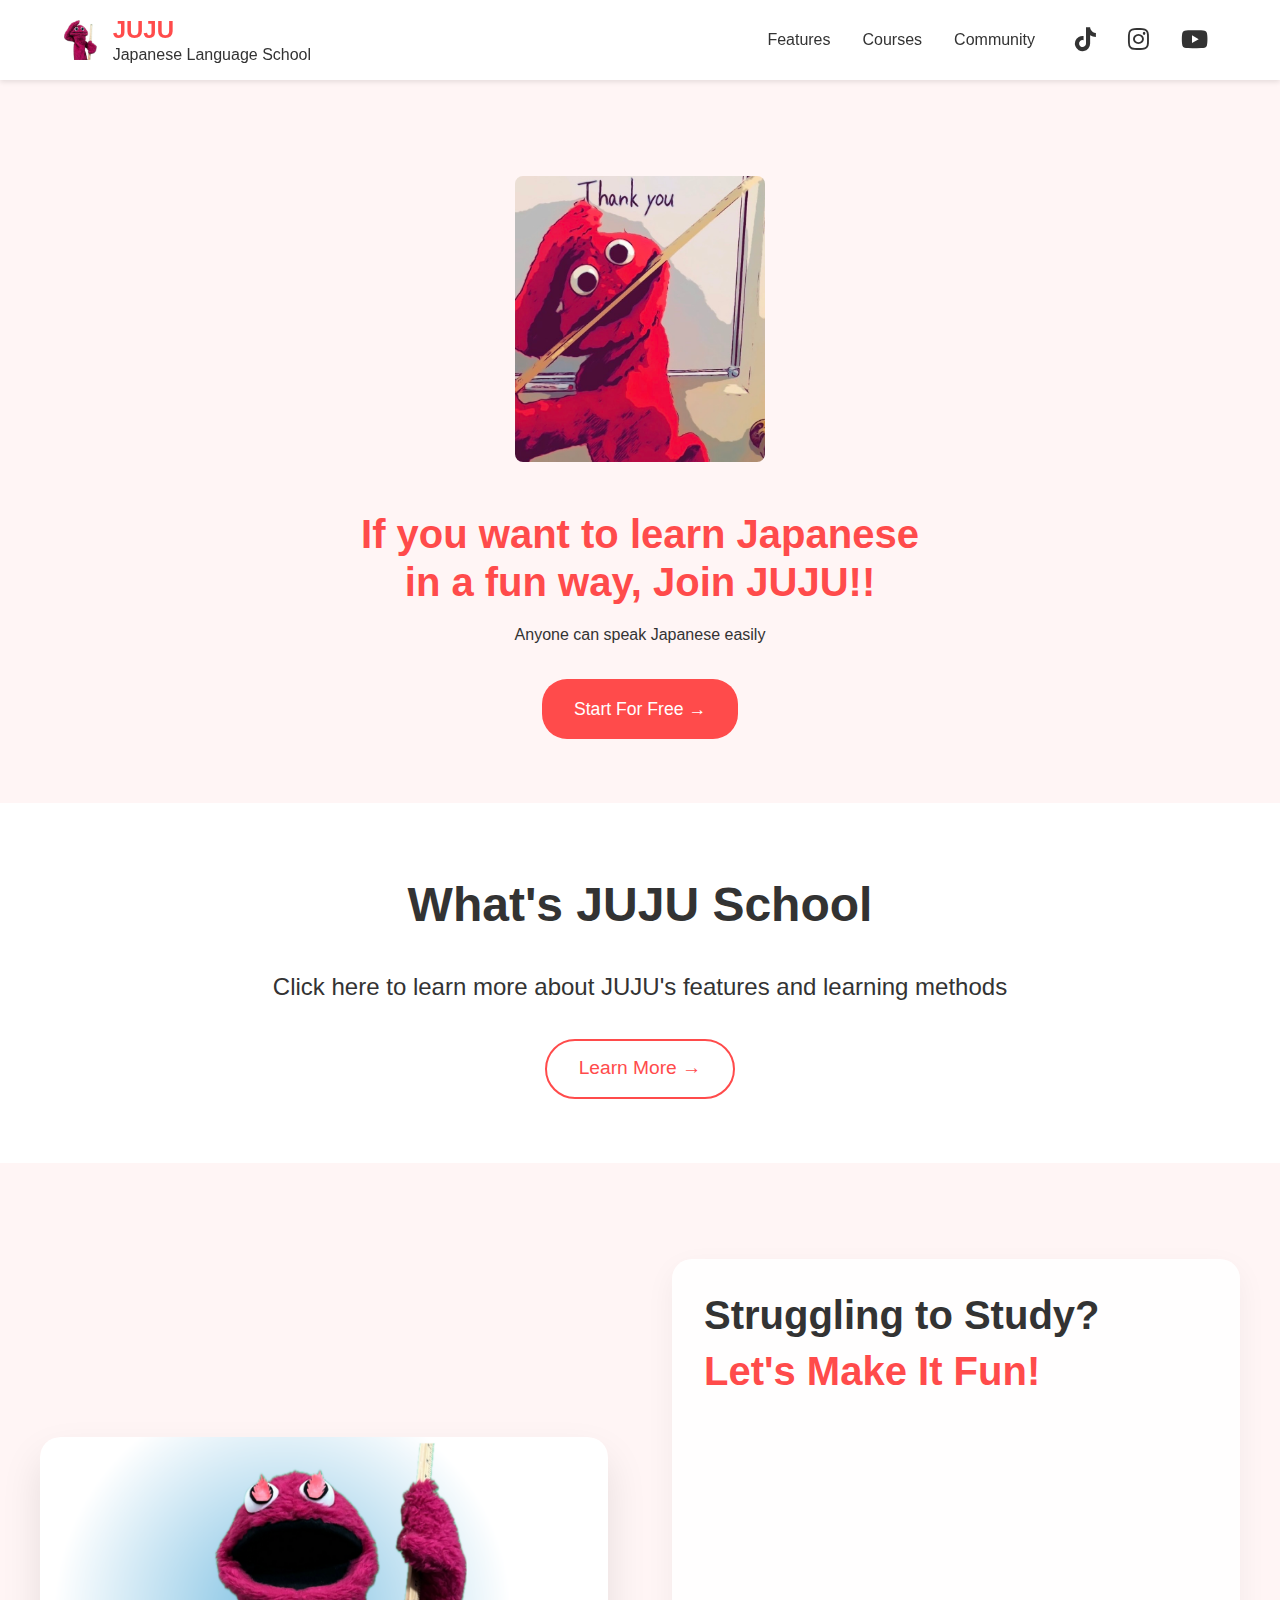
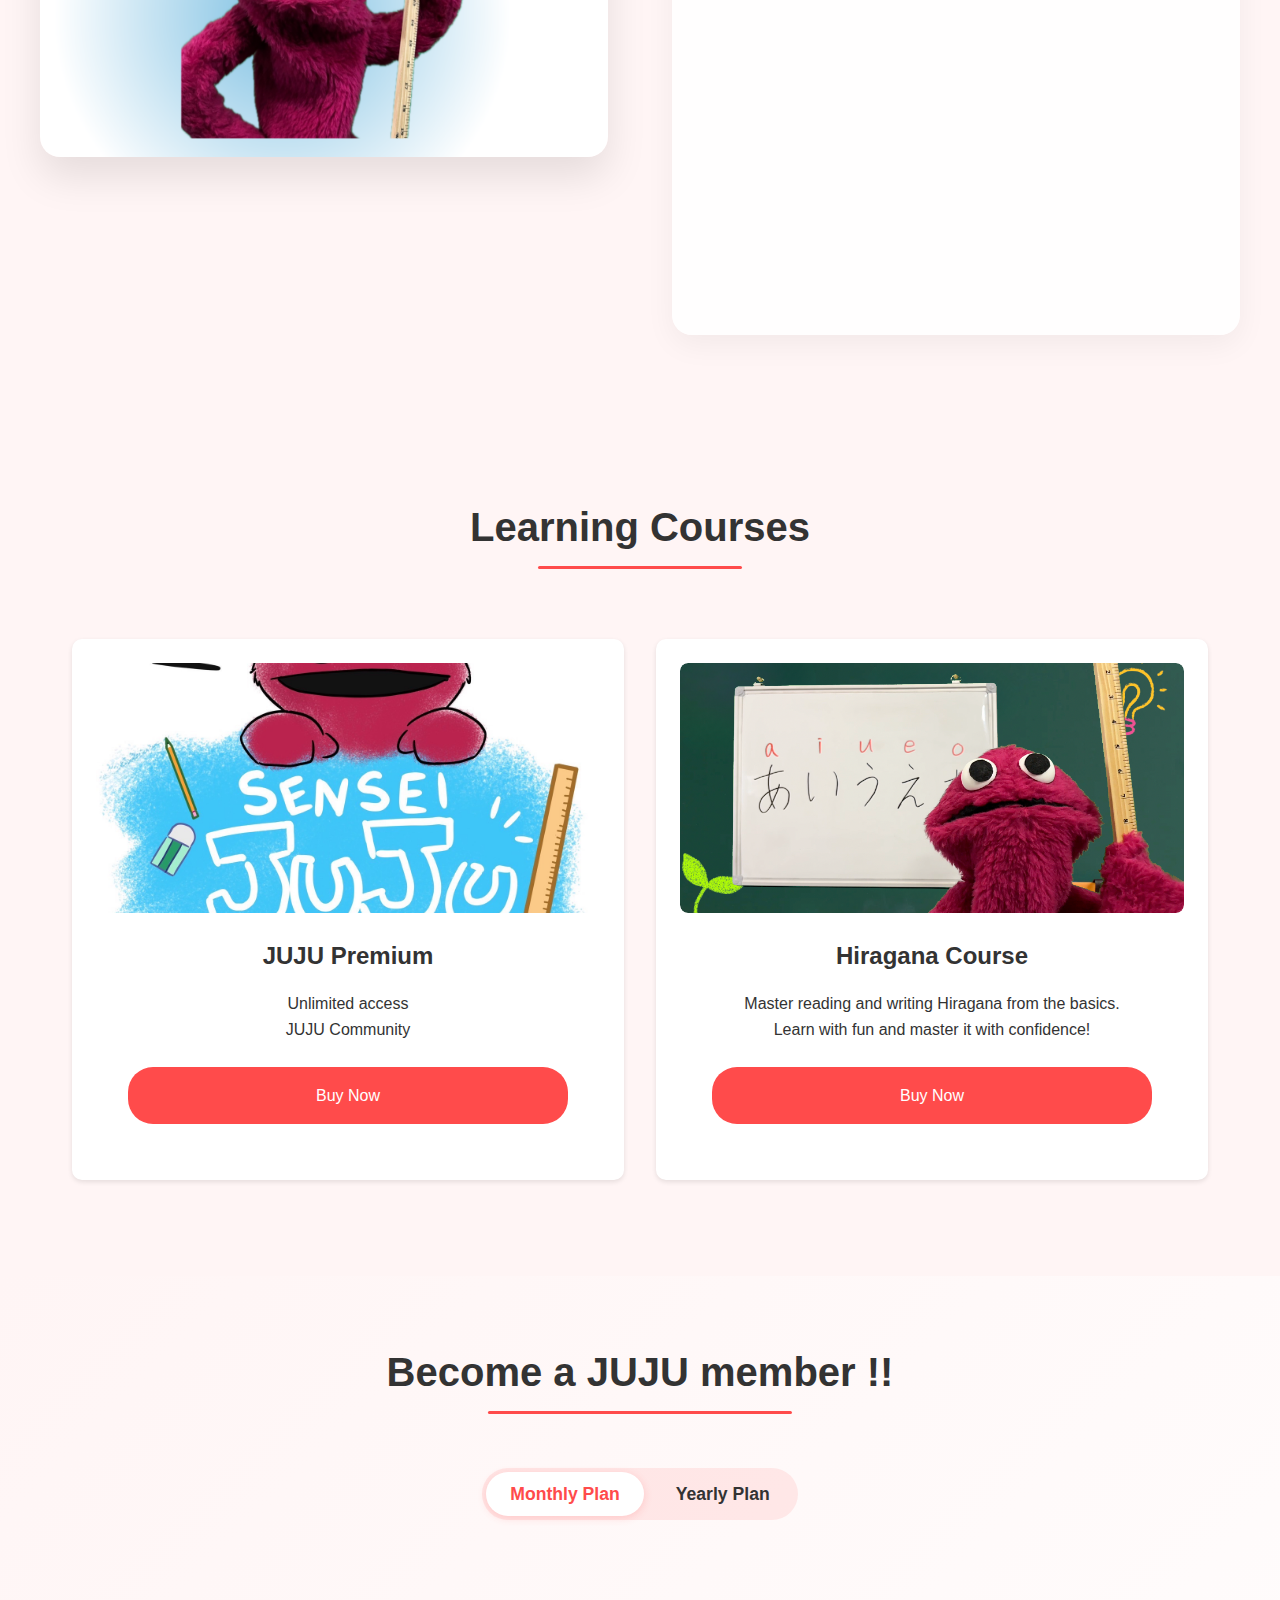
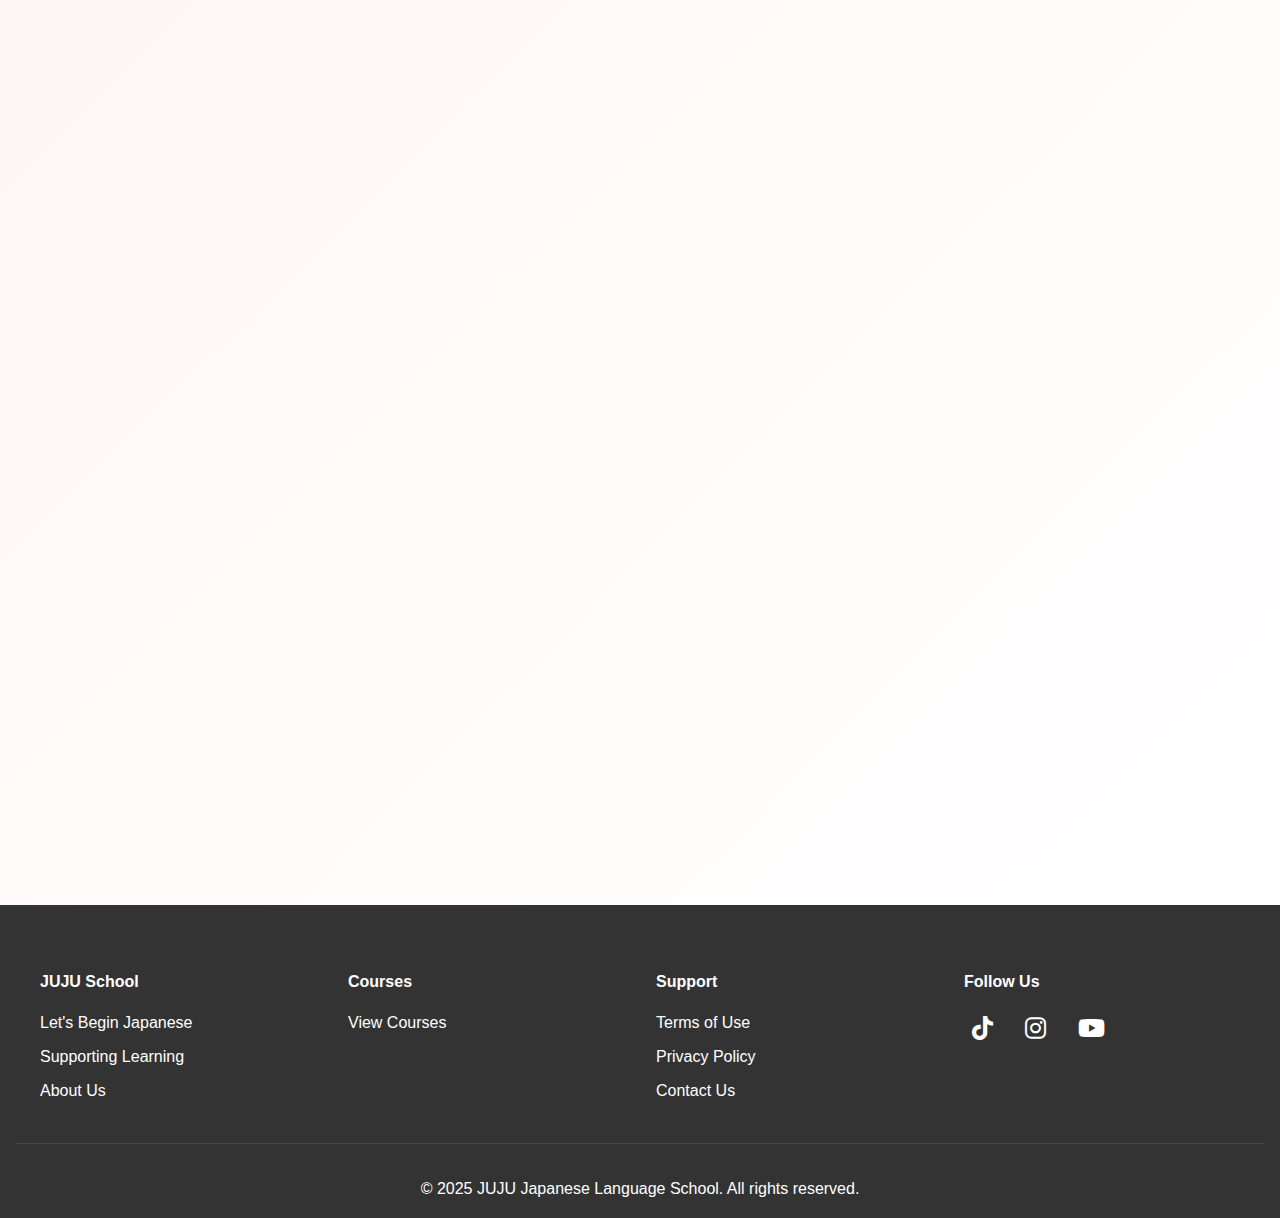
==== index.html @ b885164d "2月26日、要望の再追加" ====
<!DOCTYPE html>
<html lang="en">
<head>
    <meta charset="UTF-8">
    <meta name="viewport" content="width=device-width, initial-scale=1.0">
    <title>JUJU - Japanese Language School</title>
    <link rel="stylesheet" href="https://cdnjs.cloudflare.com/ajax/libs/font-awesome/6.0.0/css/all.min.css">
    <link rel="stylesheet" href="styles/main.css">
    <script src="scripts/main.js" defer></script>
</head>
<body>
    <header class="header">
        <nav class="main-nav">
            <a href="index.html" class="site-header">
                <div class="logo">
                    <img src="images/logo.png" alt="JUJU Logo">
                </div>
                <div class="header-title">
                    <p class="header-title-1">JUJU</p>
                    <p class="header-title-2">Japanese Language School</p>
                </div>
            </a>
            <div class="nav-links">
                <a href="#features">Features</a>
                <a href="#courses">Courses</a>
                <a href="#community">Community</a>
                <div class="social-links">
                    <a href="https://www.tiktok.com/@japanese_teacher_puppet" class="social-icon" target="_blank" rel="noopener noreferrer"><i class="fab fa-tiktok"></i></a>
                    <a href="https://www.instagram.com/japanese_teacher_puppet/" class="social-icon" target="_blank" rel="noopener noreferrer"><i class="fab fa-instagram"></i></a>
                    <a href="https://www.youtube.com/@japanese.puppet" class="social-icon" target="_blank" rel="noopener noreferrer"><i class="fab fa-youtube"></i></a>
                </div>
            </div>
            <button class="hamburger-menu" aria-label="メニュー">
                <span></span>
                <span></span>
                <span></span>
            </button>
        </nav>
    </header>

    <main>
        <section class="hero">
            <div class="hero-content">
                <div class="hero-image-wrapper">
                    <a href="#" target="_blank" rel="noopener noreferrer">
                        <img src="images/hero-image.jpg" alt="JUJUHeaderImage" class="hero-image">
                    </a>
                </div>
                <h1>If you want to learn Japanese <br>in a fun way, Join JUJU!!</h1>
                <p>Anyone can speak Japanese easily</p>
                <a href="https://sso.teachable.com/secure/2341410/identity/sign_up/otp" class="cta-button" target="_blank" rel="noopener noreferrer">Start For Free →</a>
            </div>
        </section>

        <section class="whats-juju">
            <h2>What's JUJU School</h2>
            <p>Click here to learn more about JUJU's features and learning methods</p>
            <a href="what's-juju.html" class="learn-more-button">Learn More →</a>
        </section>

        <section class="fun-learning">
            <div class="fun-learning-container">
                <div class="fun-learning-image">
                    <img src="images/fun-learning.jpg" alt="Fun Learning">
                </div>
                <div class="fun-learning-content">
                    <h2>Struggling to Study?<br>
                        <span>Let's Make It Fun!</span></h2>
                    <div class="features">
                        <div class="feature">
                            <h3>Engaging Lessons</h3>
                            <p>Enjoy dynamic and interactive lessons that make learning Japanese fun and effective.</p>
                        </div>
                        <div class="feature">
                            <h3>Learn Together</h3>
                            <p>Connect with fellow learners worldwide and stay motivated through interactive lessons.</p>
                        </div>
                        <div class="feature">
                            <h3>Real-Life Japanese</h3>
                            <p>Practice real conversations and cultural insights to master Japanese naturally.</p>
                        </div>
                    </div>
                </div>
            </div>
        </section>

        <section class="courses">
            <div class="courses-header">
                <h2 id="courses">Learning Courses</h2>
            </div>
            <div class="course-grid">
                <div class="course-card">
                    <div class="course-image">
                        <img src="images/group-lessons.jpg" alt="JUJU Premium">
                    </div>
                    <div class="course-content">
                        <h3>JUJU Premium</h3>
                        <p>Unlimited access<br>
                            JUJU Community</p>
                        <a href="https://juju-school.teachable.com/purchase?product_id=6096559" target="_blank" rel="noopener noreferrer" class="button-buy">Buy Now</a>
                    </div>
                </div>
                
                <div class="course-card">
                    <div class="course-image">
                        <img src="images/hiragana-course.jpg" alt="Hiragana Course">
                    </div>
                    <div class="course-content">
                        <h3>Hiragana Course</h3>
                        <p>Master reading and writing Hiragana from the basics.<br>
                            Learn with fun and master it with confidence!</p>
                        <a href="http://juju-school.teachable.com/purchase?product_id=6107812" target="_blank" rel="noopener noreferrer" class="button-buy">Buy Now</a>
                    </div>
                </div>
            </div>
        </section>

        <section class="membership">
            <h2>Become a JUJU member !!</h2>
            
            <div class="pricing-toggle">
                <span class="active" data-plan="monthly">Monthly Plan</span>
                <span data-plan="yearly">Yearly Plan</span>
            </div>
            
            <div class="pricing-cards">
                <div class="pricing-cards-container monthly active">
                    <div class="pricing-card">
                        <div class="pricing-card-main">
                            <h3>JUJU Premium</h3>
                            <div class="price">
                                <span class="currency">$</span>
                                <span class="amount">49</span>
                                <span class="period">/month</span>
                            </div>
                            <p>For those who want to master Japanese comprehensively</p>
                            <a href="https://juju-school.teachable.com/purchase?product_id=6096559" target="_blank" rel="noopener noreferrer">
                                <button class="join-button">Subscribe Now</button>
                            </a>
                        </div>
                        <div class="includes">
                            <h4>Features</h4>
                            <ul>
                                <li><i class="fas fa-check"></i> All Japanese lessons</li>
                                <li><i class="fas fa-check"></i> Weekly group lessons</li>
                                <li><i class="fas fa-check"></i> Detailed learning analytics</li>
                                <li><i class="fas fa-check"></i> VIP community access</li>
                                <li><i class="fas fa-check"></i> Monthly private lessons</li>
                            </ul>
                        </div>
                    </div>
                    
                    <div class="pricing-card">
                        <div class="pricing-card-main">
                            <h3>Hiragana Course</h3>
                            <div class="price">
                                <span class="currency">$</span>
                                <span class="amount">10</span>
                                <span class="period">/month</span>
                            </div>
                            <p>Perfect for beginners looking to master Hiragana</p>
                            <a href="http://juju-school.teachable.com/purchase?product_id=6107812" target="_blank" rel="noopener noreferrer">
                                <button class="join-button">Subscribe Now</button>
                            </a>
                        </div>
                        <div class="includes">
                            <h4>Features</h4>
                            <ul>
                                <li><i class="fas fa-check"></i> Complete Hiragana lessons</li>
                                <li><i class="fas fa-check"></i> Practice exercises</li>
                                <li><i class="fas fa-check"></i> Progress tracking</li>
                                <li><i class="fas fa-check"></i> Community access</li>
                                <li><i class="fas fa-check"></i> Learning resources</li>
                            </ul>
                        </div>
                    </div>
                </div>
                
                <div class="pricing-cards-container yearly">
                    <div class="pricing-card">
                        <div class="pricing-card-main">
                            <h3>JUJU Premium</h3>
                            <div class="price">
                                <span class="currency">$</span>
                                <span class="amount">100</span>
                                <span class="period">/year</span>
                            </div>
                            <div class="savings">Save over 80%!</div>
                            <p>For those who want to master Japanese comprehensively</p>
                            <a href="https://juju-school.teachable.com/purchase?product_id=6096559" target="_blank" rel="noopener noreferrer">
                                <button class="join-button">Subscribe Now</button>
                            </a>
                        </div>
                        <div class="includes">
                            <h4>Features</h4>
                            <ul>
                                <li><i class="fas fa-check"></i> All Japanese lessons</li>
                                <li><i class="fas fa-check"></i> Weekly group lessons</li>
                                <li><i class="fas fa-check"></i> Detailed learning analytics</li>
                                <li><i class="fas fa-check"></i> VIP community access</li>
                                <li><i class="fas fa-check"></i> Monthly private lessons</li>
                            </ul>
                        </div>
                    </div>
                    
                    <div class="pricing-card">
                        <div class="pricing-card-main">
                            <h3>Hiragana Course</h3>
                            <div class="price">
                                <span class="currency">$</span>
                                <span class="amount">50</span>
                                <span class="period">/year</span>
                            </div>
                            <div class="savings">Save over 50%!</div>
                            <p>Perfect for beginners looking to master Hiragana</p>
                            <a href="http://juju-school.teachable.com/purchase?product_id=6107812" target="_blank" rel="noopener noreferrer">
                                <button class="join-button">Subscribe Now</button>
                            </a>
                        </div>
                        <div class="includes">
                            <h4>Features</h4>
                            <ul>
                                <li><i class="fas fa-check"></i> Complete Hiragana lessons</li>
                                <li><i class="fas fa-check"></i> Practice exercises</li>
                                <li><i class="fas fa-check"></i> Progress tracking</li>
                                <li><i class="fas fa-check"></i> Community access</li>
                                <li><i class="fas fa-check"></i> Learning resources</li>
                            </ul>
                        </div>
                    </div>
                </div>
                
                <div class="pricing-cards-container free">
                    <div class="pricing-card free-card">
                        <div class="pricing-card-main">
                            <h3>JUJU Community</h3>
                            <div class="price">Free</div>
                            <p>Join the JUJU community and start your Japanese learning journey!</p>
                            <a href="https://sso.teachable.com/secure/2341410/identity/sign_up/otp" target="_blank" rel="noopener noreferrer">
                                <button class="join-button">Join Now (Free)</button>
                            </a>
                        </div>
                        <div class="includes">
                            <h4>Features</h4>
                            <ul>
                                <li><i class="fas fa-check"></i> Access to JUJU community</li>
                                <li><i class="fas fa-check"></i> Basic learning resources</li>
                                <li><i class="fas fa-check"></i> Interact with community members</li>
                                <li><i class="fas fa-check"></i> Join free events</li>
                                <li><i class="fas fa-check"></i> Track learning progress</li>
                            </ul>
                        </div>
                    </div>
                </div>
            </div>
        </section>
    </main>

    <footer>
        <div class="footer-content">
            <div class="footer-section">
                <h4>JUJU School</h4>
                <ul>
                    <li><a href="https://sso.teachable.com/secure/2341410/identity/sign_up/otp">Let's Begin Japanese</a></li>
                    <li><a href="https://sso.teachable.com/secure/2341410/identity/sign_up/otp">Supporting Learning</a></li>
                    <li><a href="https://sso.teachable.com/secure/2341410/identity/sign_up/otp">About Us</a></li>
                </ul>
            </div>
            <div class="footer-section">
                <h4>Courses</h4>
                <ul>
                    <li><a href="https://juju-school.teachable.com/p/courses">View Courses</a></li>
                </ul>
            </div>
            <div class="footer-section">
                <h4>Support</h4>
                <ul>
                    <div class="footer-section-links1">
                        <li><a href="https://juju-school.teachable.com/p/terms">Terms of Use</a></li>
                        <li><a href="https://juju-school.teachable.com/p/privacy">Privacy Policy</a></li>
                        <li><a href="https://sso.teachable.com/secure/2341410/current_user/contact">Contact Us</a></li>
                    </div>
                </ul>
            </div>
            <div class="footer-section">
                <h4>Follow Us</h4>
                <div class="footer-social-icons">
                    <a href="https://www.tiktok.com/@japanese_teacher_puppet" class="footer-social-icon" target="_blank" rel="noopener noreferrer"><i class="fab fa-tiktok"></i></a>
                    <a href="https://www.instagram.com/japanese_teacher_puppet/" class="footer-social-icon" target="_blank" rel="noopener noreferrer"><i class="fab fa-instagram"></i></a>
                    <a href="https://www.youtube.com/@japanese.puppet" class="footer-social-icon" target="_blank" rel="noopener noreferrer"><i class="fab fa-youtube"></i></a>
                </div>
            </div>
        </div>
        <div class="footer-bottom">
            <p>&copy; 2025 JUJU Japanese Language School. All rights reserved.</p>
        </div>
    </footer>
</body>
</html>
---- styles/main.css ----
:root {
    --primary-color: #FF4B4B;
    --secondary-color: #333;
    --background-color: #fff;
    --text-color: #333;
    --font-family: 'Helvetica Neue', Arial, sans-serif;
}

* {
    margin: 0;
    padding: 0;
    box-sizing: border-box;
}

body {
    font-family: var(--font-family);
    line-height: 1.6;
    color: var(--text-color);
}

/* Header & Navigation */
.header {
    position: fixed;
    top: 0;
    left: 0;
    right: 0;
    z-index: 100;
    transition: transform 0.3s ease;
}

.site-header {
    display: flex;
    align-items: center;
    text-decoration: none;
    color: inherit;
    line-height: 1.2;
}

.main-nav {
    display: flex;
    justify-content: space-between;
    align-items: center;
    padding: 1rem 5%;
    background-color: var(--background-color);
    box-shadow: 0 2px 5px rgba(0,0,0,0.1);
}

.logo {
    display: flex;
    align-items: center;
}

.logo img {
    height: 40px;
    margin-right: 1rem;
}   

.header-title {
    display: flex;
    flex-direction: column;
    align-items: flex-start;
    margin-right: auto;
}

.header-title-1 {
    font-size: 1.5rem;
    font-weight: bold;
    color: var(--primary-color);
}

.header-title-2 {
    font-size: 1rem;
    font-weight: normal;
}

.nav-links {
    display: flex;
    align-items: center;
    gap: 2rem;
}

.nav-links a {
    text-decoration: none;
    color: var(--text-color);
    font-weight: 500;
}

.social-links {
    display: flex;
    gap: 1rem;
}

.social-icon {
    color: var(--text-color);
    font-size: 1.5rem;
    text-decoration: none;
    transition: color 0.3s ease;
    margin: 0 0.5rem;
}

.social-icon:hover {
    color: var(--primary-color);
}

footer .social-icon {
    color: white;
}

footer .social-icon:hover {
    color: var(--primary-color);
}

/* Hero Section */
.hero {
    text-align: center;
    padding: 8rem 1rem 4rem;
    background-color: #FFF5F5;
}

.hero h1 {
    font-size: 2.5rem;
    margin-bottom: 1rem;
    color: var(--primary-color);
    line-height: 1.2;
}

.hero-content {
    text-align: center;
    max-width: 1200px;
    margin: 0 auto;
}

.hero-image-wrapper {
    margin: 3rem auto;
    overflow: hidden;
    max-width: 250px;
    position: relative;
    transition: transform 0.3s cubic-bezier(0.4, 0, 0.2, 1);
}

.hero-image-wrapper:hover {
    transform: scale(1.05);
}

.hero-image {
    width: 100%;
    height: auto;
    display: block;
    border-radius: 8px;
}

.hero p {
    margin-bottom: 2rem;
}

.cta-button {
    display: inline-block;
    text-decoration: none;
    background-color: var(--primary-color);
    color: white;
    border: none;
    padding: 1rem 2rem;
    border-radius: 25px;
    font-size: 1.1rem;
    cursor: pointer;
    transition: background-color 0.3s;
}

.cta-button:hover {
    background-color: #FF3333;
}

/* Course Cards */
.course-grid {
    display: grid;
    grid-template-columns: repeat(2, 1fr);
    gap: 2rem;
    padding: 2rem;
    max-width: 1200px;
    margin: 0 auto;
}

.course-card {
    background: white;
    border-radius: 10px;
    box-shadow: 0 2px 5px rgba(0,0,0,0.1);
    padding: 1.5rem;
    text-align: center;
    transition: transform 0.3s ease;
    display: flex;
    flex-direction: column;
    justify-content: space-between;
    height: 100%;
}

.course-card:hover {
    transform: translateY(-5px);
}

.course-image {
    width: 100%;
    height: 250px;
    overflow: hidden;
    border-radius: 8px;
    margin-bottom: 1.5rem;
}

.course-image img {
    width: 100%;
    height: 100%;
    object-fit: cover;
    border-radius: 8px;
}

.course-content {
    display: flex;
    flex-direction: column;
    flex-grow: 1;
    justify-content: space-between;
}

.course-card h3 {
    color: var(--secondary-color);
    margin-bottom: 1rem;
    font-size: 1.5rem;
}

.course-card p {
    color: var(--text-color);
    margin-bottom: 1.5rem;
    line-height: 1.6;
    flex-grow: 1;
}

.course-card button {
    display: inline-block;
    background-color: #FF4B4B;
    color: white;
    border: none;
    padding: 1rem 2rem;
    border-radius: 25px;
    font-size: 1.1rem;
    cursor: pointer;
    transition: all 0.3s ease;
    margin-top: 1rem;
    width: 100%;
    max-width: 200px;
}

.course-card button:hover {
    background-color: #ff6b6b;
    transform: translateY(-2px);
    box-shadow: 0 4px 8px rgba(255, 75, 75, 0.2);
}

.course-card a {
    text-decoration: none;
}

/* What's JUJU Section */
.whats-juju {
    text-align: center;
    padding: 4rem 1rem;
}

.whats-juju h2 {
    font-size: 3rem;
    color: var(--secondary-color);
    margin-bottom: 1.5rem;
}

.whats-juju p {
    font-size: 1.5rem;
    color: var(--secondary-color);
    margin-bottom: 2rem;
}

.learn-more-button {
    display: inline-block;
    text-decoration: none;
    font-size: 1.2rem;
    color: var(--primary-color);
    padding: 0.8rem 2rem;
    border: 2px solid var(--primary-color);
    border-radius: 50px;
    transition: all 0.3s;
}

.learn-more-button:hover {
    background-color: var(--primary-color);
    color: white;
}

/* What's JUJU Hero Section */
.whats-juju-hero {
    text-align: center;
    padding: 8rem 1rem 4rem;
    background-color: #FFF5F5;
    margin-bottom: 2rem;
}

.whats-juju-hero-content {
    max-width: 800px;
    margin: 0 auto;
}

.button-buy {
    background-color: transparent;
    color: var(--primary-color);
    padding: 10px 30px;
    border: 2px solid var(--primary-color);
    border-radius: 25px;
    text-decoration: none;
    display: inline-block;
    margin-top: 20px;
    transition: all 0.3s ease;
    font-weight: 500;
}

.button-buy:hover {
    background-color: var(--primary-color);
    color: white;
}

.whats-juju-hero h1 {
    font-size: 3rem;
    color: var(--primary-color);
    margin-bottom: 1rem;
}

.whats-juju-hero p {
    font-size: 1.2rem;
    color: var(--text-color);
    margin-bottom: 2rem;
}

/* Fun Learning Section */
.fun-learning {
    padding: 6rem 2rem;
    background-color: #FFF5F5;
    overflow: hidden;
}

.fun-learning-container {
    max-width: 1200px;
    margin: 0 auto;
    display: grid;
    grid-template-columns: 1fr 1fr;
    gap: 4rem;
    align-items: center;
    position: relative;
}

.fun-learning-image {
    position: relative;
    border-radius: 20px;
    overflow: hidden;
    box-shadow: 0 20px 40px rgba(0,0,0,0.1);
    transition: transform 0.3s cubic-bezier(0.4, 0, 0.2, 1);
}

.fun-learning-image:hover {
    transform: scale(1.05);
}

.fun-learning-image img {
    width: 100%;
    height: auto;
    border-radius: 20px;
    display: block;
}

.fun-learning-content {
    padding: 2rem;
    background: rgba(255, 255, 255, 0.9);
    border-radius: 20px;
    box-shadow: 0 10px 30px rgba(0,0,0,0.05);
}

.fun-learning-content h2 {
    font-size: 2.5rem;
    margin-bottom: 2rem;
    line-height: 1.2;
    color: var(--secondary-color);
}

.fun-learning-content h2 span {
    color: var(--primary-color);
    display: block;
    margin-top: 0.5rem;
}

.features {
    display: grid;
    grid-template-columns: 1fr;
    gap: 1.5rem;
}

.feature {
    padding: 1.5rem;
    background: white;
    border-radius: 15px;
    box-shadow: 0 5px 15px rgba(0,0,0,0.05);
    transition: transform 0.3s ease, box-shadow 0.3s ease;
}

.feature:hover {
    transform: translateY(-5px);
    box-shadow: 0 8px 20px rgba(0,0,0,0.1);
}

.feature h3 {
    color: var(--primary-color);
    margin-bottom: 0.8rem;
    font-size: 1.2rem;
}

.feature p {
    color: var(--text-color);
    line-height: 1.6;
}

/* Courses Section */
.courses {
    padding: 4rem 1rem;
    background-color: #FFF5F5;
    text-align: center;
}

.courses-header {
    margin-bottom: 2rem;
}

.courses-header h2 {
    font-size: 2.5rem;
    color: var(--secondary-color);
    position: relative;
    display: inline-block;
    margin-bottom: 1rem;
}

.courses-header h2::after {
    content: '';
    position: absolute;
    bottom: -10px;
    left: 50%;
    transform: translateX(-50%);
    width: 60%;
    height: 3px;
    background: var(--primary-color);
    border-radius: 2px;
}

.pricing-toggle {
    display: flex;
    align-items: center;
    justify-content: center;
    gap: 0.5rem;
    margin: 2rem auto;
    padding: 0.25rem;
    background: rgba(255, 75, 75, 0.1);
    border-radius: 30px;
    width: fit-content;
    position: relative;
}

.pricing-toggle span {
    font-size: 1.1rem;
    font-weight: 600;
    color: var(--secondary-color);
    padding: 0.5rem 1.5rem;
    border-radius: 25px;
    cursor: pointer;
    transition: all 0.3s ease;
    position: relative;
    z-index: 1;
    overflow: hidden;
}

.pricing-toggle span.active {
    background: white;
    color: var(--primary-color);
    box-shadow: 0 2px 8px rgba(255, 75, 75, 0.2);
}

.pricing-plans {
    max-width: 1200px;
    margin: 0 auto;
    padding: 2rem 1rem;
}

.pricing-plan-container {
    display: none;
    grid-template-columns: repeat(auto-fit, minmax(300px, 1fr));
    gap: 2rem;
}

.pricing-plan-container.active {
    display: grid;
}

.pricing-plan {
    background: white;
    border-radius: 15px;
    box-shadow: 0 5px 20px rgba(0, 0, 0, 0.05);
    overflow: hidden;
    transition: all 0.3s ease;
    position: relative;
    display: flex;
    flex-direction: column;
    height: 100%;
}

.pricing-plan:hover {
    transform: translateY(-10px);
    box-shadow: 0 15px 30px rgba(255, 75, 75, 0.1);
}

.pricing-plan.premium {
    border: 2px solid var(--primary-color);
    transform: scale(1.05);
    z-index: 1;
}

.pricing-plan.premium:hover {
    transform: scale(1.05) translateY(-10px);
}

.popular-badge {
    position: absolute;
    top: 0;
    right: 2rem;
    background: var(--primary-color);
    color: white;
    padding: 0.5rem 1.5rem;
    font-size: 0.9rem;
    font-weight: bold;
    border-radius: 0 0 10px 10px;
    box-shadow: 0 4px 8px rgba(255, 75, 75, 0.2);
}

.pricing-plan-header {
    padding: 2rem;
    text-align: center;
    border-bottom: 1px solid rgba(0, 0, 0, 0.05);
}

.pricing-plan-header h3 {
    font-size: 1.8rem;
    color: var(--secondary-color);
    margin-bottom: 1rem;
}

.price {
    font-size: 3rem;
    font-weight: bold;
    color: var(--primary-color);
    margin: 1rem 0;
    display: flex;
    align-items: center;
    justify-content: center;
}

.currency {
    font-size: 1.5rem;
    margin-right: 0.3rem;
    align-self: flex-start;
    margin-top: 0.5rem;
}

.amount {
    line-height: 1;
}

.period {
    font-size: 1rem;
    color: #777;
    font-weight: normal;
    margin-left: 0.3rem;
    align-self: flex-end;
}

.savings {
    display: inline-block;
    background: rgba(255, 75, 75, 0.1);
    color: var(--primary-color);
    padding: 0.3rem 1rem;
    border-radius: 20px;
    font-size: 0.9rem;
    font-weight: bold;
    margin: 0.5rem 0 1rem;
}

.description {
    color: #666;
    font-size: 1rem;
    margin-top: 1rem;
}

.pricing-plan-features {
    padding: 2rem;
    flex-grow: 1;
}

.pricing-plan-features ul {
    list-style: none;
    padding: 0;
    margin: 0;
}

.pricing-plan-features li {
    margin: 1rem 0;
    padding-left: 1.5rem;
    position: relative;
    text-align: left;
    color: #555;
}

.pricing-plan-features li i {
    position: absolute;
    left: 0;
    top: 0.3rem;
    color: var(--primary-color);
}

.pricing-plan-features li.disabled {
    color: #aaa;
}

.pricing-plan-features li.disabled i {
    color: #ccc;
}

.button-buy {
    background-color: var(--primary-color);
    color: white;
    padding: 1rem 2rem;
    border: none;
    border-radius: 25px;
    text-decoration: none;
    display: inline-block;
    margin: 0 2rem 2rem;
    transition: all 0.3s ease;
    font-weight: 500;
    text-align: center;
}

.button-buy:hover {
    background-color: #ff6b6b;
    transform: translateY(-2px);
    box-shadow: 0 4px 8px rgba(255, 75, 75, 0.2);
}

@media (max-width: 768px) {
    .pricing-plan-container {
        grid-template-columns: 1fr;
    }
    
    .pricing-plan.premium {
        transform: scale(1);
        margin-top: 2rem;
    }
    
    .pricing-plan.premium:hover {
        transform: translateY(-10px);
    }
}

/* Global Community Section */
.global-community {
    padding: 4rem 1rem;
    background-color: #fff;
}

.global-community-content {
    max-width: 1200px;
    margin: 0 auto;
    display: grid;
    grid-template-columns: 1fr 1fr;
    gap: 4rem;
    align-items: center;
}

.global-community-image {
    position: relative;
    border-radius: 20px;
    overflow: hidden;
    box-shadow: 0 20px 40px rgba(0,0,0,0.1);
    transition: transform 0.3s cubic-bezier(0.4, 0, 0.2, 1);
}

.global-community-image:hover {
    transform: scale(1.05);
}

.global-community-image img {
    width: 100%;
    height: auto;
    border-radius: 20px;
    display: block;
}

.global-community-text {
    padding: 2rem;
}

.global-community-text h2 {
    font-size: 2rem;
    margin-bottom: 1rem;
    color: var(--text-color);
}

.global-community-text > p {
    font-size: 1.1rem;
    margin-bottom: 2rem;
    color: var(--text-color);
}

.community-features {
    display: grid;
    grid-template-columns: 1fr;
    gap: 1.5rem;
}

.community-feature {
    padding: 1.5rem;
    background: #FFF5F5;
    border-radius: 10px;
    box-shadow: 0 2px 10px rgba(0,0,0,0.1);
}

.community-feature h3 {
    color: var(--primary-color);
    margin-bottom: 0.5rem;
    font-size: 1.2rem;
}

.community-feature p {
    color: var(--text-color);
    font-size: 1rem;
}

/* Membership Section */
.membership {
    padding: 4rem 1rem;
    text-align: center;
    background: linear-gradient(135deg, #FFF5F5 0%, #FFFFFF 100%);
}

.membership h2 {
    font-size: 2.5rem;
    color: var(--secondary-color);
    margin-bottom: 2rem;
    position: relative;
    display: inline-block;
}

.membership h2::after {
    content: '';
    position: absolute;
    bottom: -10px;
    left: 50%;
    transform: translateX(-50%);
    width: 60%;
    height: 3px;
    background: var(--primary-color);
    border-radius: 2px;
}

.pricing-toggle {
    display: flex;
    align-items: center;
    justify-content: center;
    gap: 0.5rem;
    margin: 2rem 0;
    padding: 0.25rem;
    background: rgba(255, 75, 75, 0.1);
    border-radius: 30px;
    width: fit-content;
    margin-left: auto;
    margin-right: auto;
    position: relative;
}

.pricing-toggle span {
    font-size: 1.1rem;
    font-weight: 600;
    color: var(--secondary-color);
    padding: 0.5rem 1.5rem;
    border-radius: 25px;
    cursor: pointer;
    transition: all 0.3s ease;
    position: relative;
    z-index: 1;
    overflow: hidden;
}

.pricing-toggle span.active {
    background: white;
    color: var(--primary-color);
    box-shadow: 0 2px 8px rgba(255, 75, 75, 0.2);
}

/* 古いスイッチスタイルを削除 */
.switch,
.slider,
.switch input {
    display: none;
}

.pricing-cards {
    max-width: 1200px;
    margin: 0 auto;
    padding: 2rem 1rem;
}

.pricing-cards-container {
    display: none;
    grid-template-columns: repeat(2, 1fr);
    gap: 2rem;
}

.pricing-cards-container.active {
    display: grid;
}

.pricing-cards-container.free {
    display: grid;
    grid-template-columns: 1fr;
    max-width: 800px;
    margin: 2rem auto 0;
}

.pricing-card {
    max-width: 100%;
    margin: 1.5rem auto;
    padding: 2.5rem 2rem;
    background: white;
    border-radius: 20px;
    box-shadow: 0 10px 30px rgba(255, 75, 75, 0.1);
    opacity: 1;
    transition: all 0.5s ease-out;
    position: relative;
    overflow: hidden;
    display: grid;
    grid-template-columns: 1fr 1fr;
    gap: 2rem;
    align-items: start;
    height: 100%;
}

.pricing-card::before {
    content: '';
    position: absolute;
    top: 0;
    left: 0;
    right: 0;
    height: 5px;
    background: linear-gradient(90deg, var(--primary-color), #FF8080);
}

.pricing-card:hover {
    box-shadow: 0 15px 40px rgba(255, 75, 75, 0.15);
    transform: translateY(-5px);
}

.pricing-card.premium {
    border: 2px solid var(--primary-color);
    transform: scale(1.05) translateY(20px);
    z-index: 1;
}

.pricing-card.premium:hover {
    transform: scale(1.05) translateY(10px);
}

.popular-badge {
    position: absolute;
    top: 0;
    right: 2rem;
    background: var(--primary-color);
    color: white;
    padding: 0.5rem 1.5rem;
    font-size: 0.9rem;
    font-weight: bold;
    border-radius: 0 0 10px 10px;
    box-shadow: 0 4px 8px rgba(255, 75, 75, 0.2);
}

.pricing-card-main {
    display: flex;
    flex-direction: column;
    align-items: flex-start;
    text-align: left;
    min-height: 220px;
    justify-content: space-between;
}

.pricing-card h3 {
    font-size: 1.8rem;
    margin-bottom: 1rem;
    color: var(--secondary-color);
}

.price {
    display: flex;
    align-items: baseline;
    margin-bottom: 1rem;
    font-weight: bold;
    color: var(--primary-color);
}

.currency {
    font-size: 1.5rem;
    margin-right: 0.2rem;
}

.amount {
    font-size: 2.5rem;
}

.period {
    font-size: 1rem;
    color: #777;
    margin-left: 0.2rem;
}

.savings {
    background: rgba(255, 75, 75, 0.1);
    color: var(--primary-color);
    padding: 0.5rem 1rem;
    border-radius: 20px;
    font-size: 0.9rem;
    font-weight: bold;
    margin-bottom: 1rem;
    display: inline-block;
}

.join-button {
    background-color: var(--primary-color);
    color: white;
    border: none;
    padding: 0.8rem 1.5rem;
    border-radius: 25px;
    font-size: 1rem;
    cursor: pointer;
    transition: all 0.3s ease;
    margin-top: 1rem;
    font-weight: 500;
    width: 100%;
}

.join-button:hover {
    background-color: #ff6b6b;
    transform: translateY(-2px);
}

.pricing-card .includes {
    padding-top: 1rem;
}

.pricing-card .includes h4 {
    font-size: 1.2rem;
    margin-bottom: 1rem;
    color: var(--secondary-color);
    position: relative;
    display: inline-block;
}

.pricing-card .includes ul {
    list-style: none;
    padding: 0;
}

.pricing-card .includes ul li {
    margin-bottom: 0.8rem;
    display: flex;
    align-items: center;
}

.pricing-card .includes ul li i {
    color: var(--primary-color);
    margin-right: 0.8rem;
    font-size: 1rem;
}

.pricing-card .includes ul li.disabled {
    color: #999;
}

.pricing-card .includes ul li.disabled i {
    color: #ccc;
}

.pricing-card.free-card {
    background: linear-gradient(135deg, #f9f9f9 0%, #ffffff 100%);
}

@media (max-width: 768px) {
    .pricing-cards-container {
        grid-template-columns: 1fr;
    }
    
    .pricing-card {
        grid-template-columns: 1fr;
        padding: 2rem 1.5rem;
    }
    
    .pricing-card-main {
        padding-right: 0;
        border-right: none;
        border-bottom: 1px solid rgba(0, 0, 0, 0.1);
        padding-bottom: 1.5rem;
        min-height: 200px;
    }
    
    .pricing-card .includes h4 {
        text-align: center;
        width: 100%;
    }
    
    .course-grid {
        grid-template-columns: 1fr;
    }
}

/* Footer */
footer {
    background-color: var(--secondary-color);
    color: white;
    padding: 4rem 1rem 1rem;
}

.footer-content {
    display: grid;
    grid-template-columns: repeat(auto-fit, minmax(200px, 1fr));
    gap: 2rem;
    max-width: 1200px;
    margin: 0 auto;
}

.footer-section h4 {
    margin-bottom: 1rem;
}

.footer-section ul {
    list-style: none;
}

.footer-section ul li {
    margin-bottom: 0.5rem;
}

.footer-section ul li a {
    text-decoration: none;
    color: white;
    transition: color 0.3s ease;
}

.footer-section ul li a:hover {
    color: var(--primary-color);
}

.footer-links {
    display: flex;
    flex-direction: column;
    gap: 0.5rem;
}

.footer-links a {
    color: white;
    text-decoration: none;
    transition: color 0.3s ease;
}

.footer-links a:hover {
    color: var(--primary-color);
}

.social-icons {
    display: flex;
    gap: 1rem;
}

.social-icons img {
    width: 24px;
    height: 24px;
    filter: brightness(0) invert(1);
}

.footer-social-icons {
    display: flex;
    gap: 1rem;
}

.footer-social-icon {
    color: white;
    font-size: 1.5rem;
    text-decoration: none;
    transition: color 0.3s ease;
    margin: 0 0.5rem;
}

.footer-social-icon:hover {
    color: var(--primary-color);
}

.footer-bottom {
    text-align: center;
    padding-top: 2rem;
    margin-top: 2rem;
    border-top: 1px solid rgba(255,255,255,0.1);
}

/* Responsive Design */
@media (max-width: 768px) {
    .nav-links {
        display: flex;
        position: fixed;
        top: 0;
        right: -100%;
        width: 80%;
        max-width: 300px;
        height: 100vh;
        background-color: var(--background-color);
        flex-direction: column;
        padding: 80px 2rem 2rem;
        transition: right 0.3s ease;
        box-shadow: -2px 0 5px rgba(0,0,0,0.1);
        z-index: 99;
    }

    .nav-links.active {
        right: 0;
    }

    .nav-links a {
        font-size: 1.2rem;
        padding: 1rem 0;
        border-bottom: 1px solid rgba(0,0,0,0.1);
    }

    .social-links {
        margin-top: 2rem;
        justify-content: center;
    }

    .social-links a {
        font-size: 1.5rem;
        margin: 0 1rem;
    }

    .main-nav {
        padding: 1rem 1.5rem;
    }

    .header-title-1 {
        font-size: 1.2rem;
    }

    .header-title-2 {
        font-size: 0.8rem;
    }

    .logo img {
        height: 30px;
    }

    .hero h1 {
        font-size: 2rem;
    }

    .whats-juju h2 {
        font-size: 2rem;
    }

    .whats-juju p {
        font-size: 1.2rem;
    }
    
    .features, .course-grid, .community-features {
        grid-template-columns: 1fr;
    }

    .fun-learning {
        padding: 4rem 1rem;
    }

    .fun-learning-container {
        grid-template-columns: 1fr;
        gap: 2rem;
    }

    .fun-learning-content {
        padding: 1.5rem;
    }

    .fun-learning-content h2 {
        font-size: 2rem;
    }

    .global-community-content {
        grid-template-columns: 1fr;
        gap: 2rem;
    }

    .global-community-text {
        padding: 1rem;
    }

    .whats-juju-hero h1 {
        font-size: 2rem;
    }
    
    .whats-juju-hero p {
        font-size: 1rem;
    }

    .pricing-card {
        grid-template-columns: 1fr;
        padding: 2rem 1.5rem;
        gap: 1.5rem;
    }

    .pricing-card-main {
        padding-right: 0;
        border-right: none;
        border-bottom: 1px solid rgba(0, 0, 0, 0.1);
        padding-bottom: 1.5rem;
        min-height: 200px;
    }

    .pricing-card .includes h4 {
        text-align: center;
        width: 100%;
    }
}

.hamburger-menu {
    display: none;
    background: none;
    border: none;
    cursor: pointer;
    padding: 0;
    width: 30px;
    height: 24px;
    position: relative;
    z-index: 1000;
}

.hamburger-menu span {
    display: block;
    width: 100%;
    height: 2px;
    background-color: var(--text-color);
    position: absolute;
    transition: all 0.3s ease;
}

.hamburger-menu span:first-child {
    top: 0;
}

.hamburger-menu span:nth-child(2) {
    top: 50%;
    transform: translateY(-50%);
}

.hamburger-menu span:last-child {
    bottom: 0;
}

.hamburger-menu.active span:first-child {
    transform: translateY(11px) rotate(45deg);
}

.hamburger-menu.active span:nth-child(2) {
    opacity: 0;
}

.hamburger-menu.active span:last-child {
    transform: translateY(-11px) rotate(-45deg);
}

@media (max-width: 768px) {
    .hamburger-menu {
        display: block;
    }

    .nav-links {
        position: fixed;
        top: 0;
        right: -100%;
        width: 80%;
        max-width: 300px;
        height: 100vh;
        background-color: var(--background-color);
        flex-direction: column;
        padding: 80px 2rem 2rem;
        transition: right 0.3s ease;
        box-shadow: -2px 0 5px rgba(0,0,0,0.1);
    }

    .nav-links.active {
        right: 0;
    }

    .social-links {
        margin-top: 2rem;
    }

    .main-nav {
        padding: 1rem 1.5rem;
    }

    .header-title-1 {
        font-size: 1.2rem;
    }

    .header-title-2 {
        font-size: 0.8rem;
    }

    .logo img {
        height: 30px;
    }
}
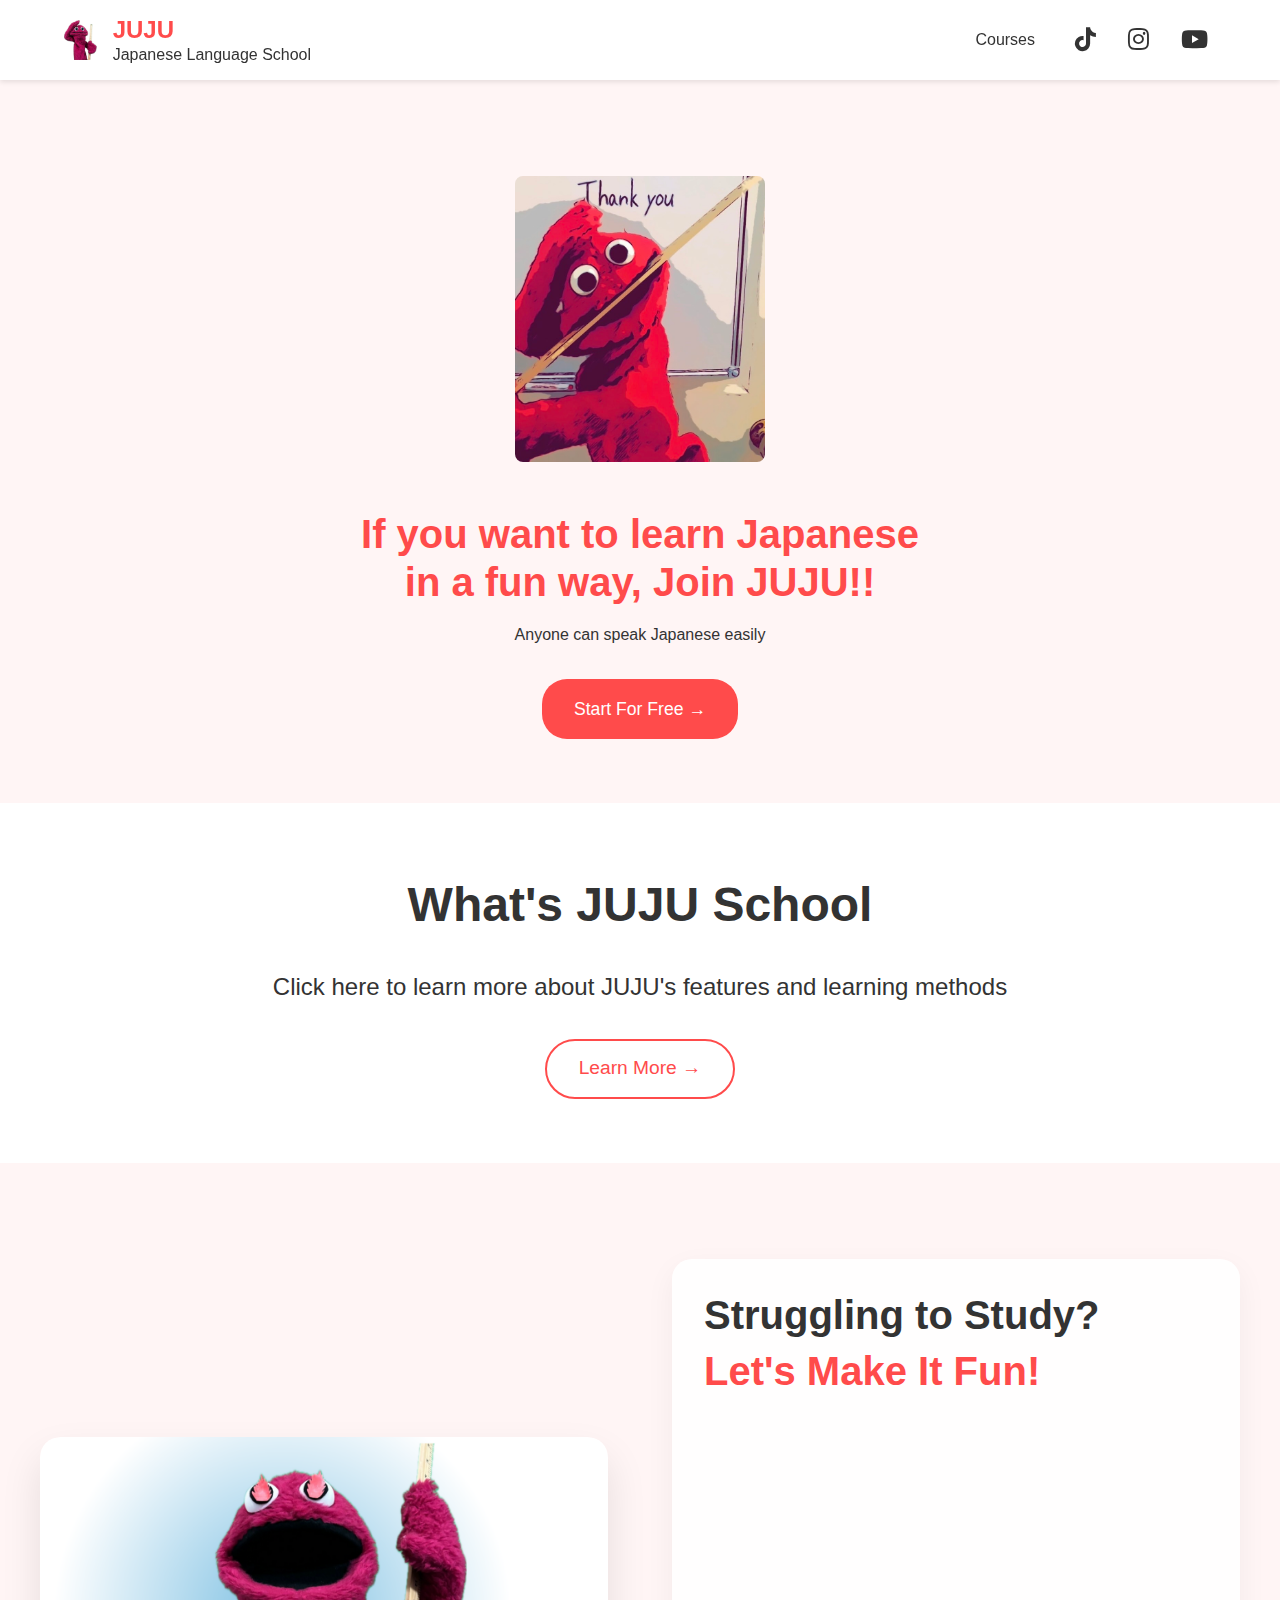
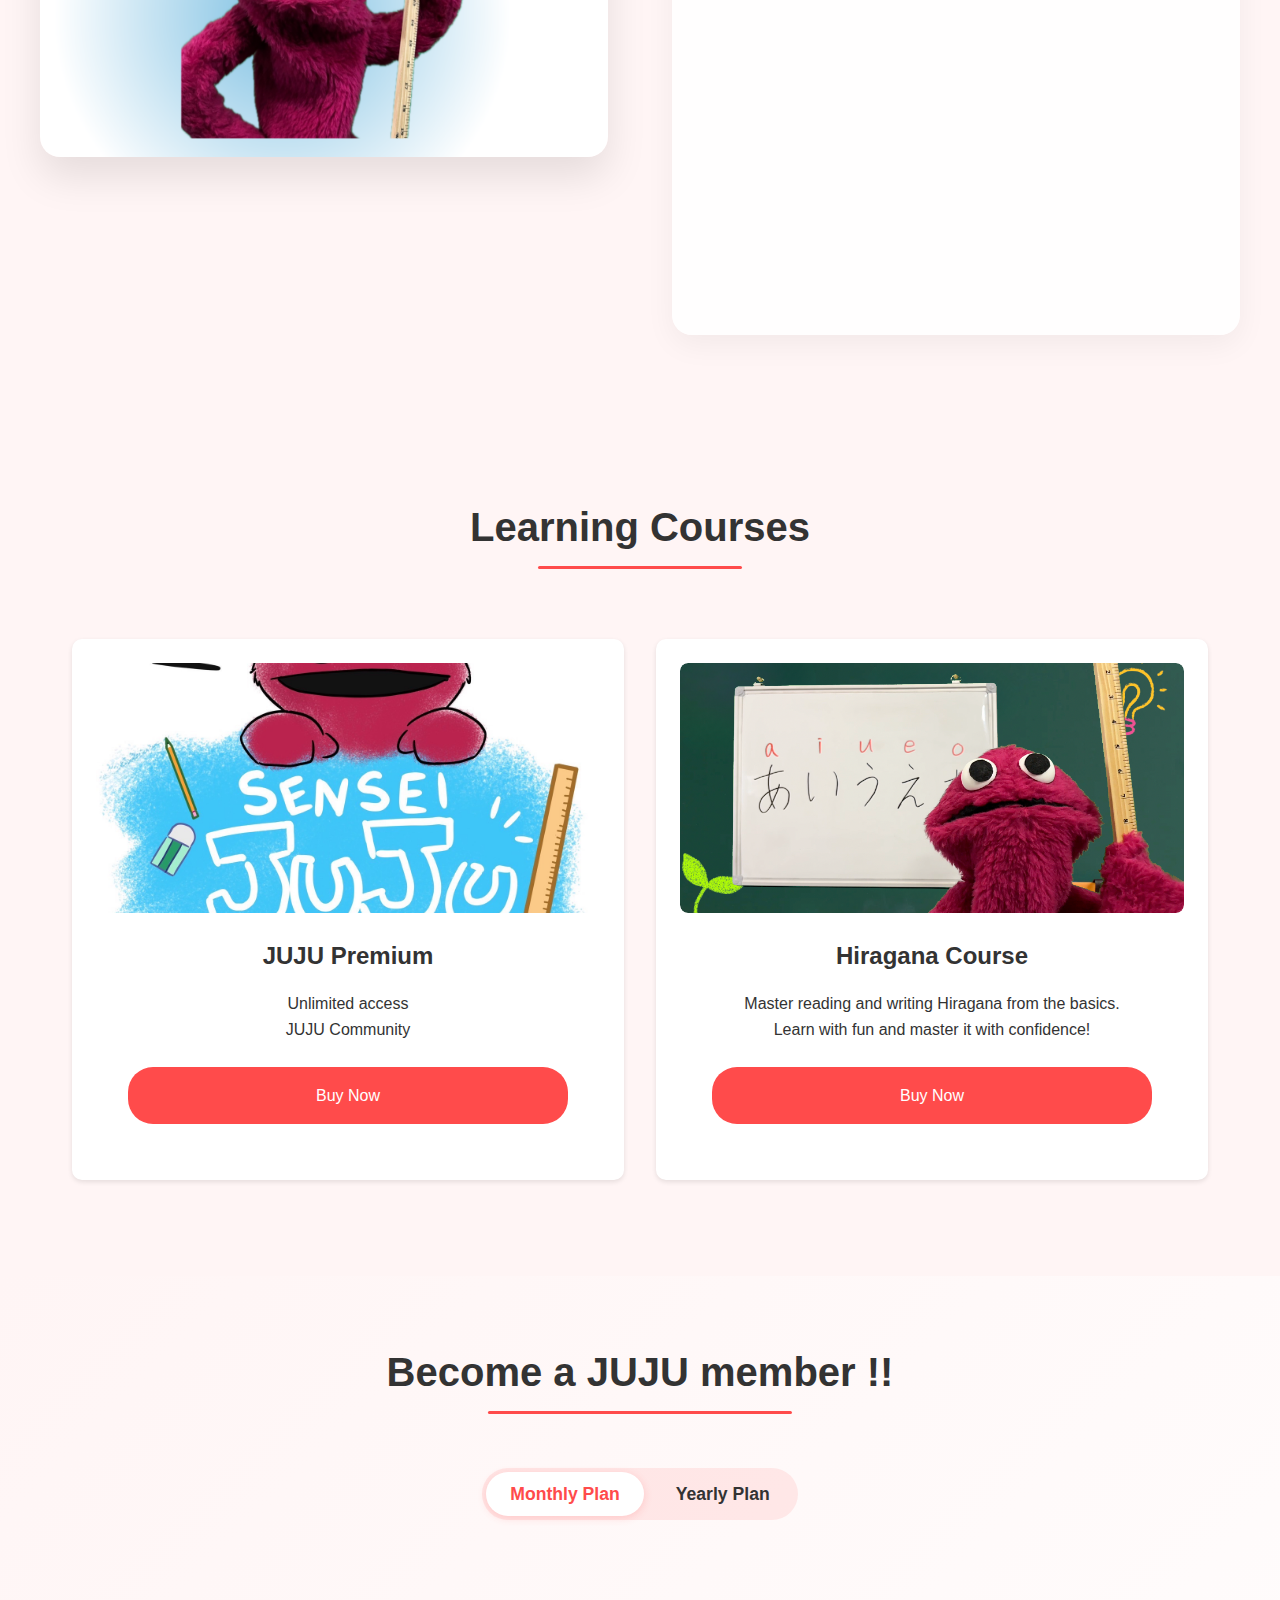
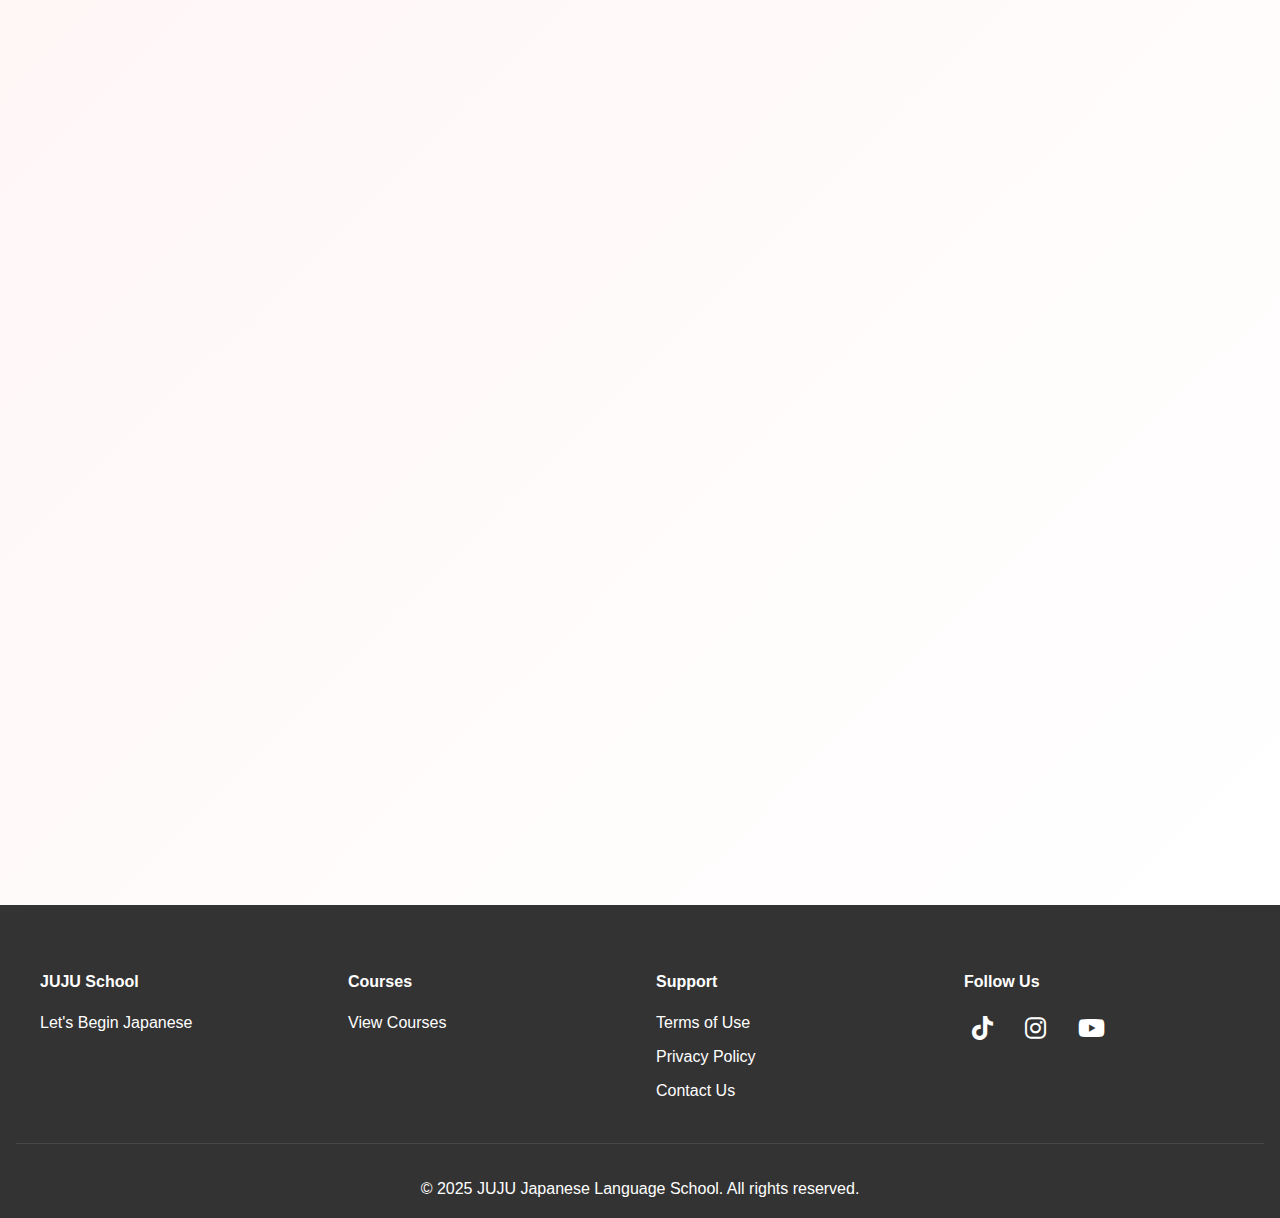
==== commit 05f32c51: "リニューアル: メンバーシップセクションの大幅な更新と構造改善" ====
--- a/index.html
+++ b/index.html
@@ -21,9 +21,7 @@
                 </div>
             </a>
             <div class="nav-links">
-                <a href="#features">Features</a>
                 <a href="#courses">Courses</a>
-                <a href="#community">Community</a>
                 <div class="social-links">
                     <a href="https://www.tiktok.com/@japanese_teacher_puppet" class="social-icon" target="_blank" rel="noopener noreferrer"><i class="fab fa-tiktok"></i></a>
                     <a href="https://www.instagram.com/japanese_teacher_puppet/" class="social-icon" target="_blank" rel="noopener noreferrer"><i class="fab fa-instagram"></i></a>
@@ -115,7 +113,7 @@
             </div>
         </section>
 
-        <section class="membership">
+        <section class="membership" id="start-learning">
             <h2>Become a JUJU member !!</h2>
             
             <div class="pricing-toggle">
@@ -261,9 +259,7 @@
             <div class="footer-section">
                 <h4>JUJU School</h4>
                 <ul>
-                    <li><a href="https://sso.teachable.com/secure/2341410/identity/sign_up/otp">Let's Begin Japanese</a></li>
-                    <li><a href="https://sso.teachable.com/secure/2341410/identity/sign_up/otp">Supporting Learning</a></li>
-                    <li><a href="https://sso.teachable.com/secure/2341410/identity/sign_up/otp">About Us</a></li>
+                    <li><a href="#start-learning">Let's Begin Japanese</a></li>
                 </ul>
             </div>
             <div class="footer-section">
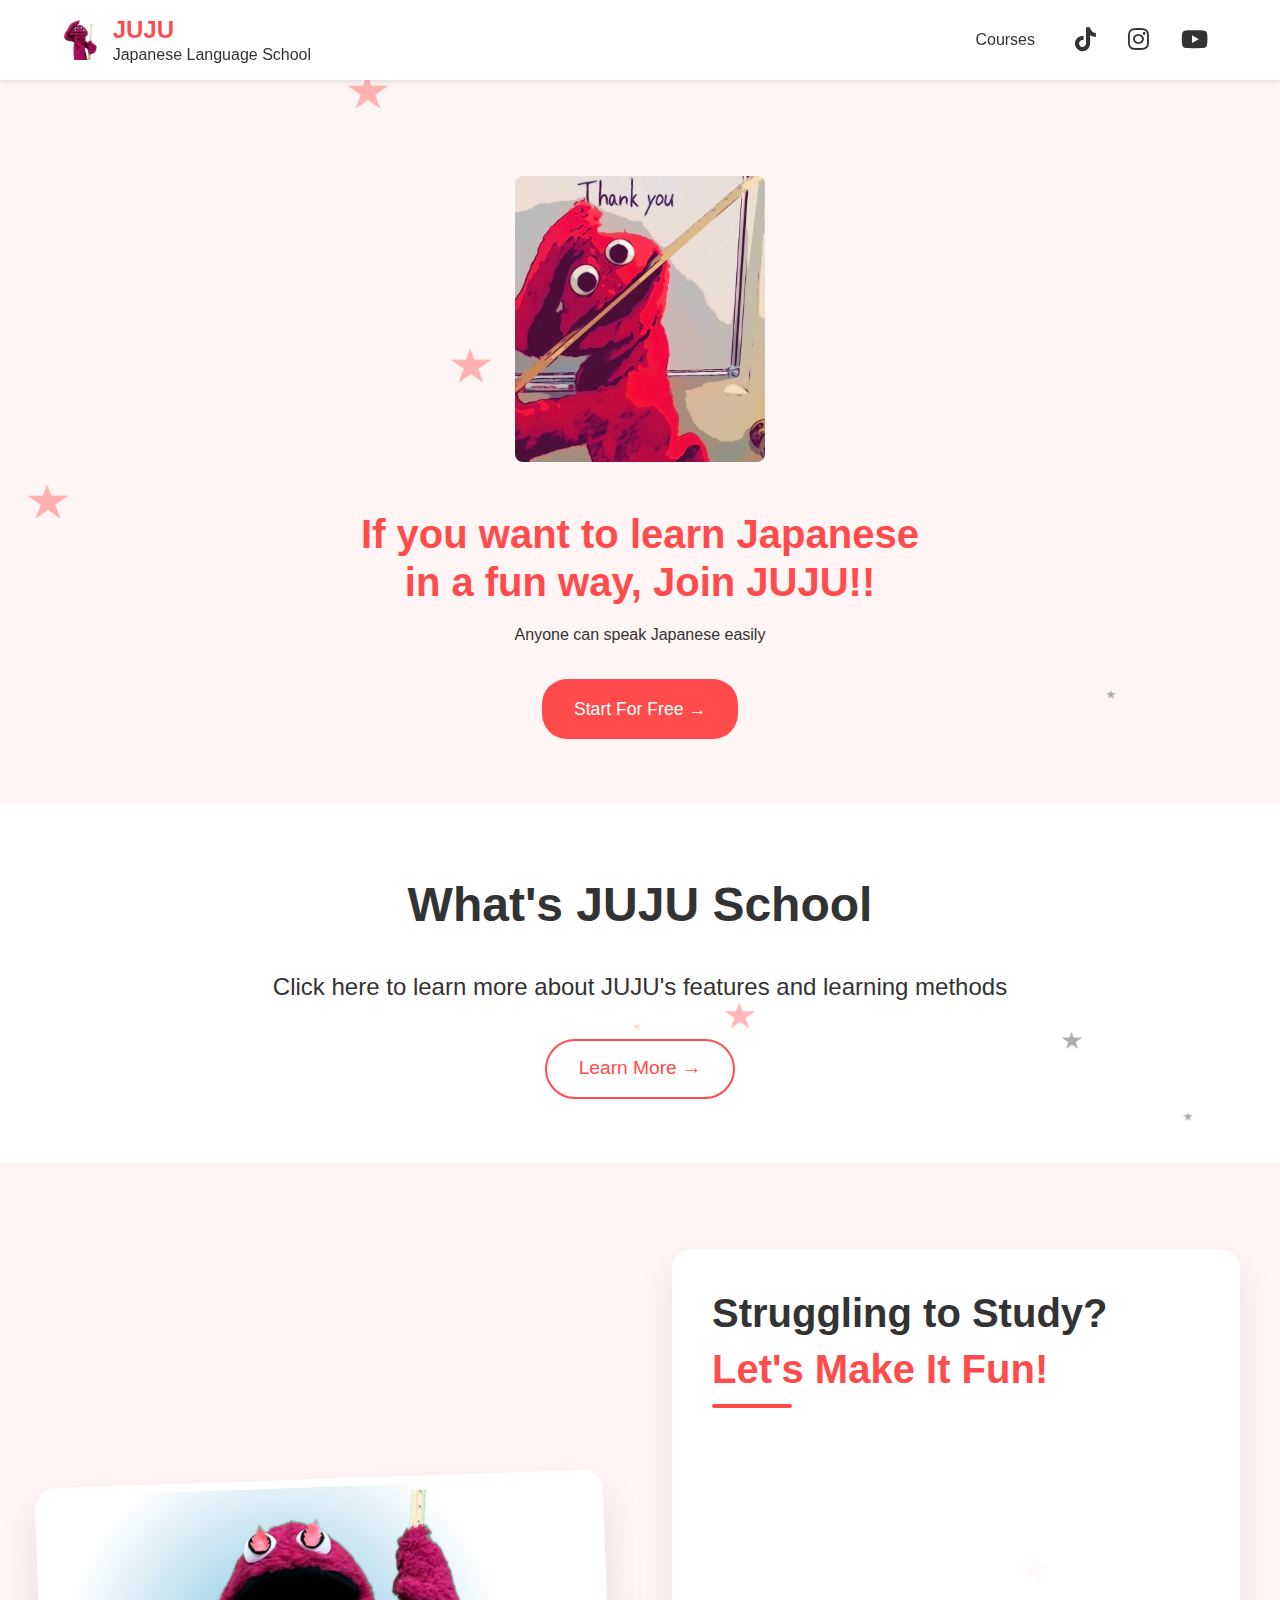
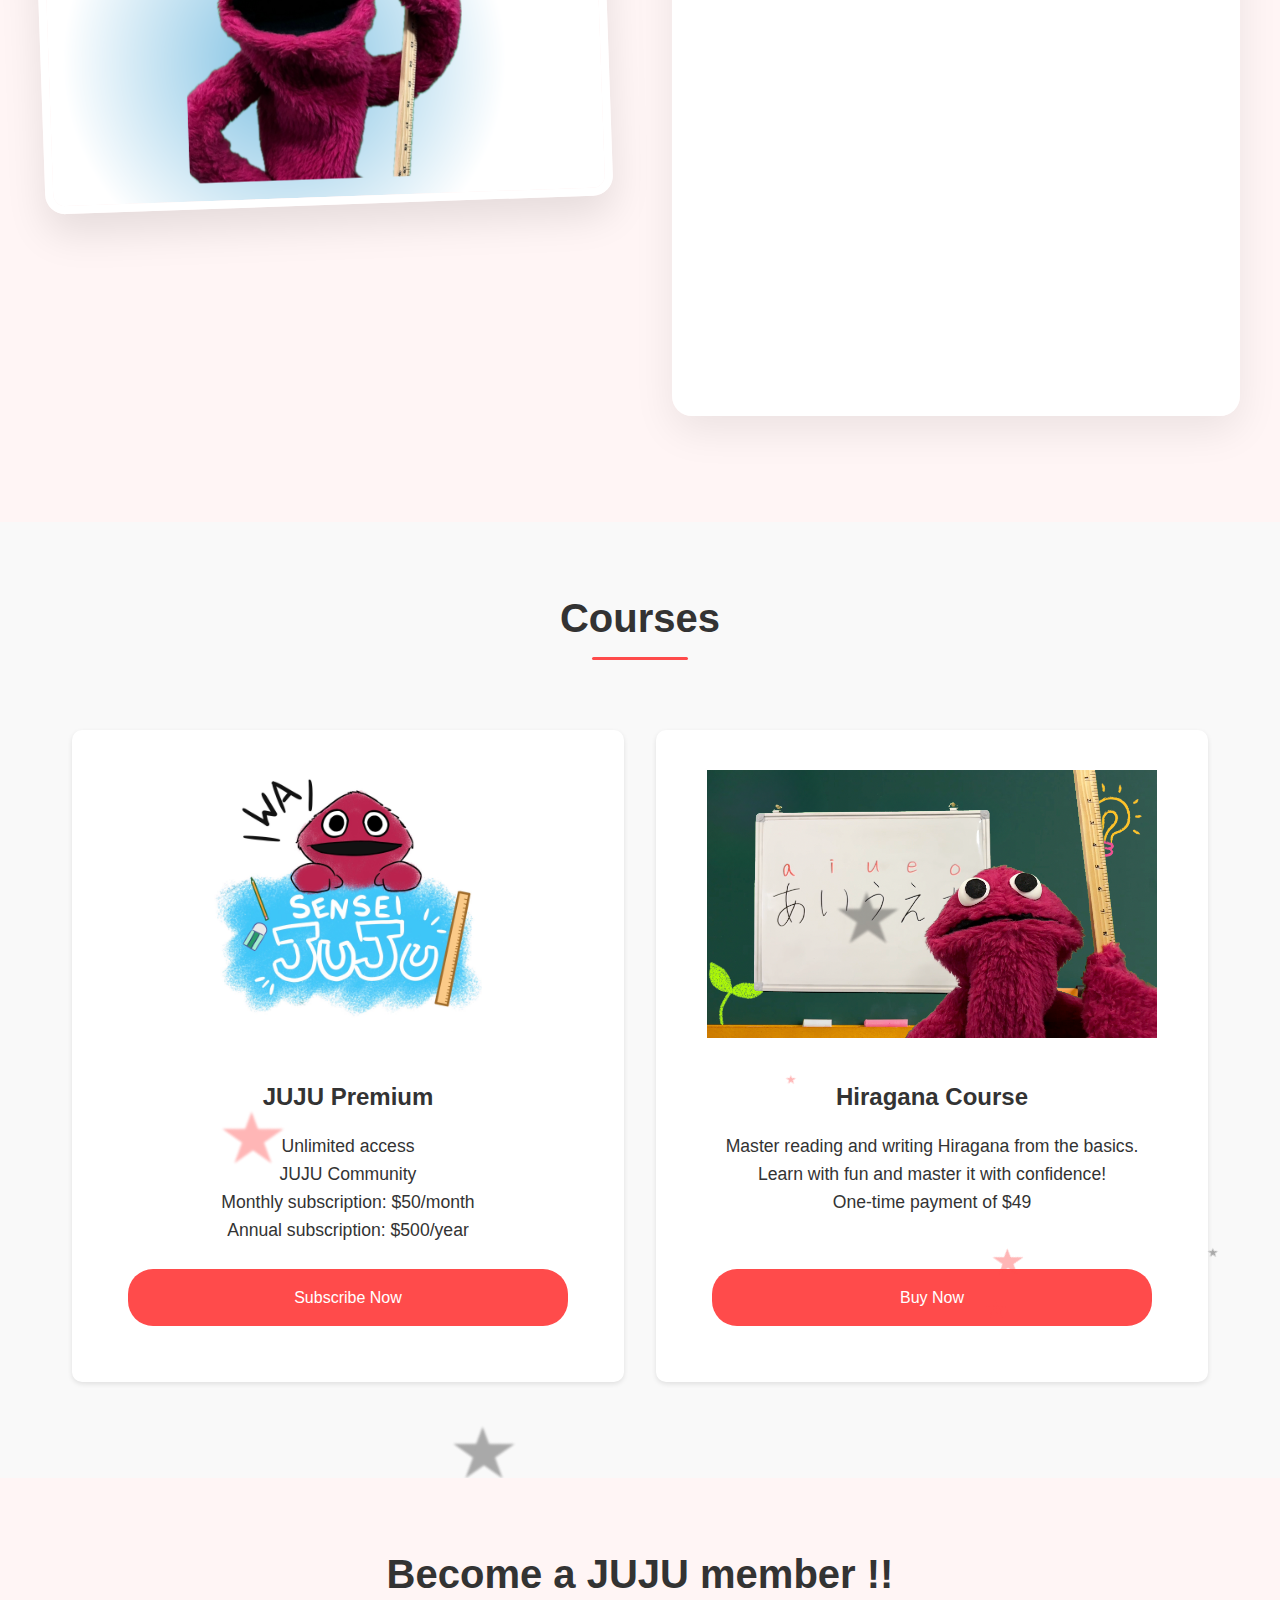
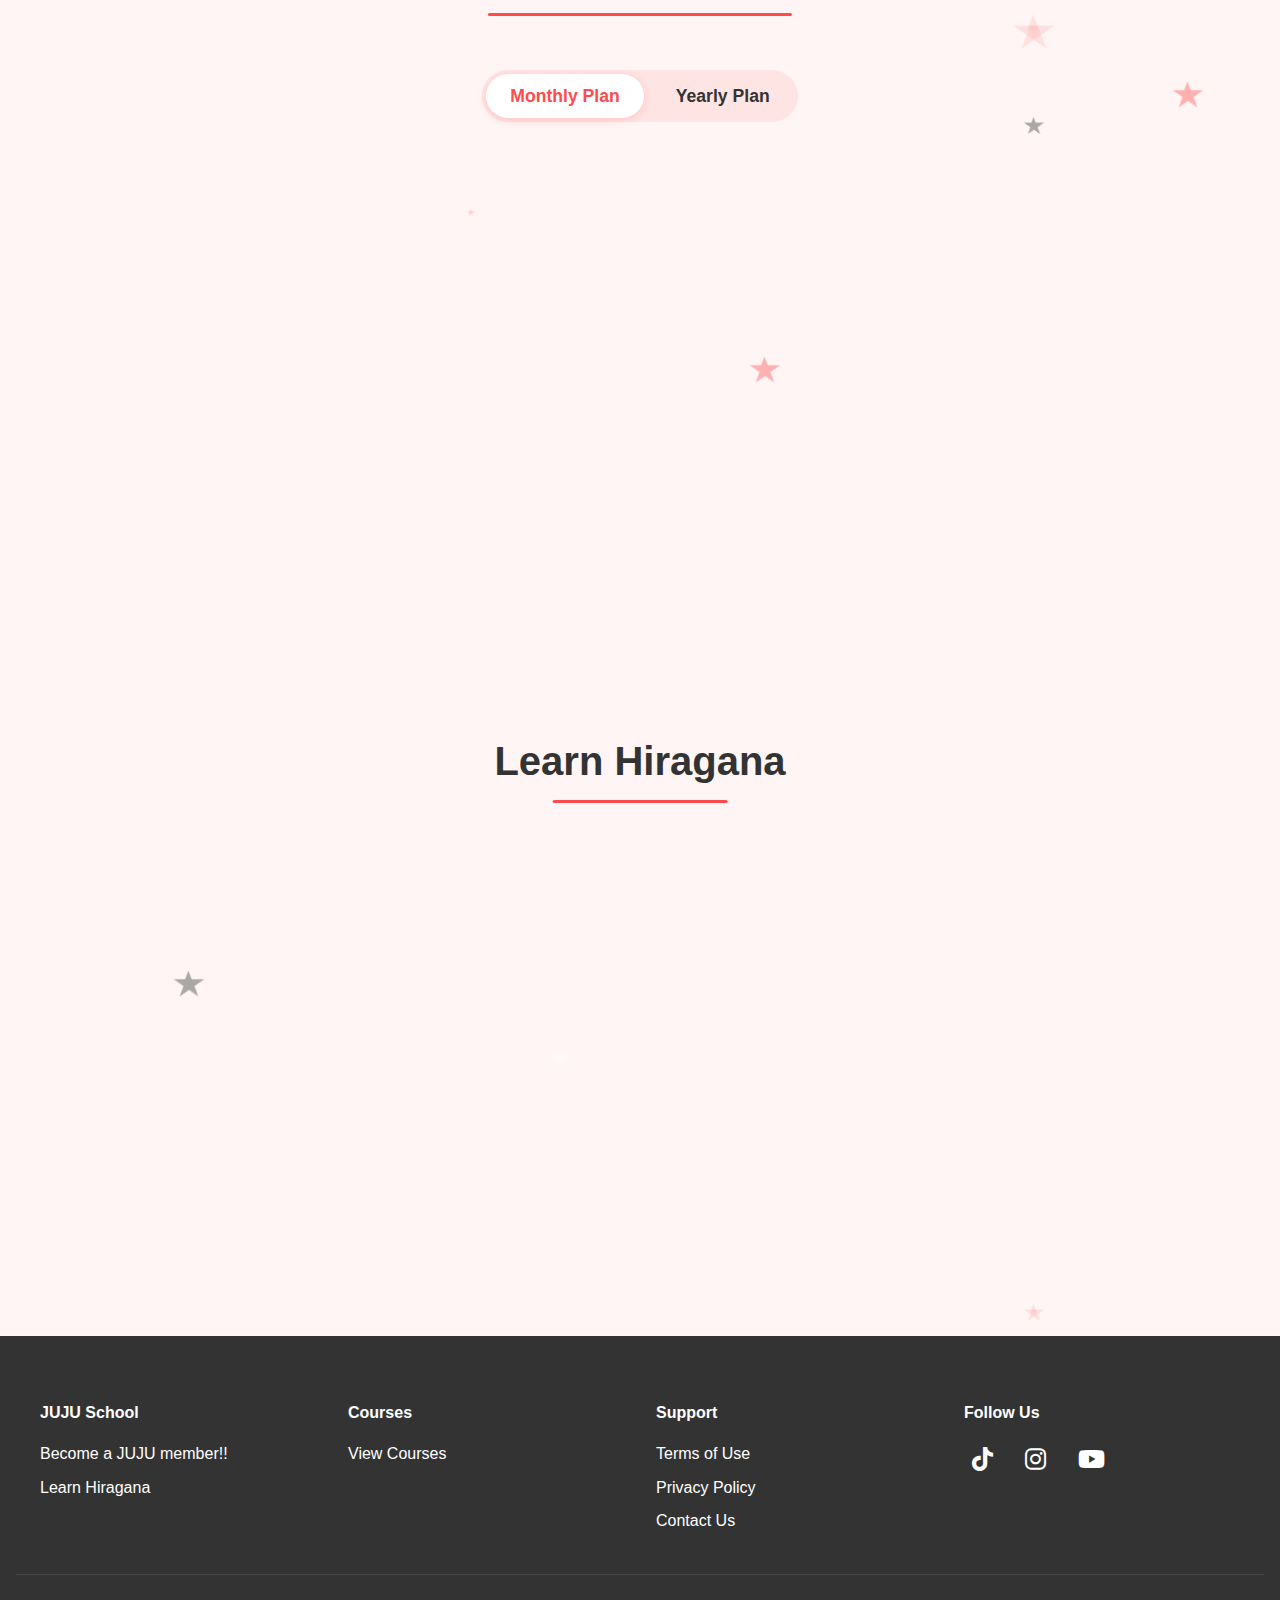
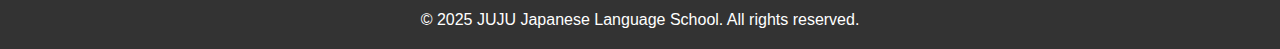
==== commit 696d5a5b: "機能強化: コースとメンバーシップセクションの包括的なリデザイン" ====
--- a/index.html
+++ b/index.html
@@ -84,29 +84,32 @@
 
         <section class="courses">
             <div class="courses-header">
-                <h2 id="courses">Learning Courses</h2>
+                <h2 id="courses">Courses</h2>
             </div>
             <div class="course-grid">
                 <div class="course-card">
                     <div class="course-image">
-                        <img src="images/group-lessons.jpg" alt="JUJU Premium">
+                        <img src="images/group-lessons.jpg" alt="JUJU Premium" loading="lazy">
                     </div>
                     <div class="course-content">
                         <h3>JUJU Premium</h3>
                         <p>Unlimited access<br>
-                            JUJU Community</p>
-                        <a href="https://juju-school.teachable.com/purchase?product_id=6096559" target="_blank" rel="noopener noreferrer" class="button-buy">Buy Now</a>
+                            JUJU Community<br>
+                            Monthly subscription: $50/month<br>
+                            Annual subscription: $500/year</p>
+                        <a href="https://juju-school.teachable.com/purchase?product_id=6096559" target="_blank" rel="noopener noreferrer" class="button-buy">Subscribe Now</a>
                     </div>
                 </div>
                 
                 <div class="course-card">
                     <div class="course-image">
-                        <img src="images/hiragana-course.jpg" alt="Hiragana Course">
+                        <img src="images/hiragana-course.jpg" alt="Hiragana Course" loading="lazy">
                     </div>
                     <div class="course-content">
-                        <h3>Hiragana Course</h3>
+                        <h3 id="hiragana-course">Hiragana Course</h3>
                         <p>Master reading and writing Hiragana from the basics.<br>
-                            Learn with fun and master it with confidence!</p>
+                            Learn with fun and master it with confidence!<br>
+                            One-time payment of $49</p>
                         <a href="http://juju-school.teachable.com/purchase?product_id=6107812" target="_blank" rel="noopener noreferrer" class="button-buy">Buy Now</a>
                     </div>
                 </div>
@@ -125,10 +128,10 @@
                 <div class="pricing-cards-container monthly active">
                     <div class="pricing-card">
                         <div class="pricing-card-main">
-                            <h3>JUJU Premium</h3>
+                            <h3>JUJU Premium School</h3>
                             <div class="price">
                                 <span class="currency">$</span>
-                                <span class="amount">49</span>
+                                <span class="amount">50</span>
                                 <span class="period">/month</span>
                             </div>
                             <p>For those who want to master Japanese comprehensively</p>
@@ -147,43 +150,18 @@
                             </ul>
                         </div>
                     </div>
-                    
-                    <div class="pricing-card">
-                        <div class="pricing-card-main">
-                            <h3>Hiragana Course</h3>
-                            <div class="price">
-                                <span class="currency">$</span>
-                                <span class="amount">10</span>
-                                <span class="period">/month</span>
-                            </div>
-                            <p>Perfect for beginners looking to master Hiragana</p>
-                            <a href="http://juju-school.teachable.com/purchase?product_id=6107812" target="_blank" rel="noopener noreferrer">
-                                <button class="join-button">Subscribe Now</button>
-                            </a>
-                        </div>
-                        <div class="includes">
-                            <h4>Features</h4>
-                            <ul>
-                                <li><i class="fas fa-check"></i> Complete Hiragana lessons</li>
-                                <li><i class="fas fa-check"></i> Practice exercises</li>
-                                <li><i class="fas fa-check"></i> Progress tracking</li>
-                                <li><i class="fas fa-check"></i> Community access</li>
-                                <li><i class="fas fa-check"></i> Learning resources</li>
-                            </ul>
-                        </div>
-                    </div>
                 </div>
                 
                 <div class="pricing-cards-container yearly">
                     <div class="pricing-card">
                         <div class="pricing-card-main">
-                            <h3>JUJU Premium</h3>
+                            <h3>JUJU Premium School</h3>
                             <div class="price">
                                 <span class="currency">$</span>
-                                <span class="amount">100</span>
+                                <span class="amount">500</span>
                                 <span class="period">/year</span>
                             </div>
-                            <div class="savings">Save over 80%!</div>
+                            <div class="savings">Save over 15%!</div>
                             <p>For those who want to master Japanese comprehensively</p>
                             <a href="https://juju-school.teachable.com/purchase?product_id=6096559" target="_blank" rel="noopener noreferrer">
                                 <button class="join-button">Subscribe Now</button>
@@ -200,54 +178,35 @@
                             </ul>
                         </div>
                     </div>
-                    
-                    <div class="pricing-card">
-                        <div class="pricing-card-main">
-                            <h3>Hiragana Course</h3>
-                            <div class="price">
-                                <span class="currency">$</span>
-                                <span class="amount">50</span>
-                                <span class="period">/year</span>
-                            </div>
-                            <div class="savings">Save over 50%!</div>
-                            <p>Perfect for beginners looking to master Hiragana</p>
-                            <a href="http://juju-school.teachable.com/purchase?product_id=6107812" target="_blank" rel="noopener noreferrer">
-                                <button class="join-button">Subscribe Now</button>
-                            </a>
-                        </div>
-                        <div class="includes">
-                            <h4>Features</h4>
-                            <ul>
-                                <li><i class="fas fa-check"></i> Complete Hiragana lessons</li>
-                                <li><i class="fas fa-check"></i> Practice exercises</li>
-                                <li><i class="fas fa-check"></i> Progress tracking</li>
-                                <li><i class="fas fa-check"></i> Community access</li>
-                                <li><i class="fas fa-check"></i> Learning resources</li>
-                            </ul>
-                        </div>
-                    </div>
-                </div>
-                
-                <div class="pricing-cards-container free">
-                    <div class="pricing-card free-card">
-                        <div class="pricing-card-main">
-                            <h3>JUJU Community</h3>
-                            <div class="price">Free</div>
-                            <p>Join the JUJU community and start your Japanese learning journey!</p>
-                            <a href="https://sso.teachable.com/secure/2341410/identity/sign_up/otp" target="_blank" rel="noopener noreferrer">
-                                <button class="join-button">Join Now (Free)</button>
-                            </a>
-                        </div>
-                        <div class="includes">
-                            <h4>Features</h4>
-                            <ul>
-                                <li><i class="fas fa-check"></i> Access to JUJU community</li>
-                                <li><i class="fas fa-check"></i> Basic learning resources</li>
-                                <li><i class="fas fa-check"></i> Interact with community members</li>
-                                <li><i class="fas fa-check"></i> Join free events</li>
-                                <li><i class="fas fa-check"></i> Track learning progress</li>
-                            </ul>
-                        </div>
+                </div>
+            </div>
+        </section>
+        
+        <section class="hiragana-course-section">
+            <h2 id="learn-hiragana">Learn Hiragana</h2>
+            <div class="pricing-cards">
+                <div class="pricing-card">
+                    <div class="pricing-card-main">
+                        <h3>Hiragana Course</h3>
+                        <div class="price">
+                            <span class="currency">$</span>
+                            <span class="amount">49</span>
+                            <span class="period">one-time payment</span>
+                        </div>
+                        <p>Perfect for beginners looking to master Hiragana</p>
+                        <a href="http://juju-school.teachable.com/purchase?product_id=6107812" target="_blank" rel="noopener noreferrer">
+                            <button class="join-button">Buy Now</button>
+                        </a>
+                    </div>
+                    <div class="includes">
+                        <h4>Features</h4>
+                        <ul>
+                            <li><i class="fas fa-check"></i> Complete Hiragana lessons</li>
+                            <li><i class="fas fa-check"></i> Practice exercises</li>
+                            <li><i class="fas fa-check"></i> Progress tracking</li>
+                            <li><i class="fas fa-check"></i> Community access</li>
+                            <li><i class="fas fa-check"></i> Learning resources</li>
+                        </ul>
                     </div>
                 </div>
             </div>
@@ -259,7 +218,8 @@
             <div class="footer-section">
                 <h4>JUJU School</h4>
                 <ul>
-                    <li><a href="#start-learning">Let's Begin Japanese</a></li>
+                    <li><a href="#start-learning">Become a JUJU member!!</a></li>
+                    <li><a href="#learn-hiragana">Learn Hiragana</a></li>
                 </ul>
             </div>
             <div class="footer-section">
--- a/styles/main.css
+++ b/styles/main.css
@@ -6,16 +6,366 @@
     --font-family: 'Helvetica Neue', Arial, sans-serif;
 }
 
-* {
-    margin: 0;
-    padding: 0;
-    box-sizing: border-box;
-}
-
-body {
-    font-family: var(--font-family);
-    line-height: 1.6;
-    color: var(--text-color);
+/* 星形装飾要素のスタイル */
+.star-decoration {
+    position: absolute;
+    z-index: 1;
+    display: inline-block;
+    width: 0;
+    height: 0;
+    border-right: 10px solid transparent;
+    border-bottom: 7px solid var(--primary-color);
+    border-left: 10px solid transparent;
+    transform: rotate(35deg);
+    opacity: 0.4;
+    filter: blur(0.3px);
+}
+
+.star-decoration:before {
+    content: '';
+    position: absolute;
+    height: 0;
+    width: 0;
+    top: -4.5px;
+    left: -6.5px;
+    border-bottom: 8px solid var(--primary-color);
+    border-left: 3px solid transparent;
+    border-right: 3px solid transparent;
+    transform: rotate(-35deg);
+}
+
+.star-decoration:after {
+    content: '';
+    position: absolute;
+    top: 0.3px;
+    left: -10.5px;
+    width: 0;
+    height: 0;
+    border-right: 10px solid transparent;
+    border-bottom: 7px solid var(--primary-color);
+    border-left: 10px solid transparent;
+    transform: rotate(-70deg);
+}
+
+/* 星のサイズバリエーション */
+.star-xs {
+    transform: scale(0.5) rotate(35deg);
+}
+
+.star-sm {
+    transform: scale(1) rotate(35deg);
+}
+
+.star-md {
+    transform: scale(1.5) rotate(35deg);
+}
+
+.star-lg {
+    transform: scale(2) rotate(35deg);
+}
+
+.star-xl {
+    transform: scale(3) rotate(35deg);
+}
+
+/* 星の色バリエーション */
+.star-primary {
+    border-bottom-color: var(--primary-color);
+}
+.star-primary:before, .star-primary:after {
+    border-bottom-color: var(--primary-color);
+}
+
+.star-primary-light {
+    border-bottom-color: rgba(255, 75, 75, 0.3);
+}
+.star-primary-light:before, .star-primary-light:after {
+    border-bottom-color: rgba(255, 75, 75, 0.3);
+}
+
+.star-secondary {
+    border-bottom-color: var(--secondary-color);
+}
+.star-secondary:before, .star-secondary:after {
+    border-bottom-color: var(--secondary-color);
+}
+
+/* 背景色の星 */
+.star-background {
+    border-bottom-color: rgba(255, 255, 255, 0.6);
+}
+.star-background:before, .star-background:after {
+    border-bottom-color: rgba(255, 255, 255, 0.6);
+}
+
+/* 星のアニメーション */
+.star-rotate {
+    animation: rotate 10s linear infinite;
+}
+
+.star-pulse {
+    animation: pulse 3s ease-in-out infinite;
+}
+
+.star-twinkle {
+    animation: twinkle 2s ease-in-out infinite;
+}
+
+/* 新しいアニメーション */
+.star-bounce {
+    animation: bounce 5s ease-in-out infinite;
+}
+
+.star-path {
+    animation: path 15s ease-in-out infinite alternate;
+}
+
+.star-shake {
+    animation: shake 3s cubic-bezier(0.36, 0.07, 0.19, 0.97) infinite;
+}
+
+/* さらに複雑なアニメーション */
+.star-spiral {
+    animation: spiral 20s cubic-bezier(0.45, 0.05, 0.55, 0.95) infinite;
+}
+
+.star-zigzag {
+    animation: zigzag 8s ease-in-out infinite;
+}
+
+.star-float {
+    animation: float 12s ease-in-out infinite;
+}
+
+.star-swing {
+    animation: swing 7s cubic-bezier(0.25, 0.1, 0.25, 1) infinite;
+}
+
+/* アニメーション組み合わせ */
+.star-complex-1 {
+    animation: rotate 10s linear infinite, pulse 3s ease-in-out infinite;
+}
+
+.star-complex-2 {
+    animation: path 12s ease-in-out infinite alternate, twinkle 2.5s ease-in-out infinite;
+}
+
+.star-complex-3 {
+    animation: float 15s ease-in-out infinite, spiral 25s linear infinite;
+}
+
+.star-complex-4 {
+    animation: zigzag 10s ease-in-out infinite, twinkle 3s ease-in-out infinite, rotate 30s linear infinite;
+}
+
+.star-delay-1 {
+    animation-delay: 0.5s;
+}
+
+.star-delay-2 {
+    animation-delay: 1s;
+}
+
+.star-delay-3 {
+    animation-delay: 1.5s;
+}
+
+.star-delay-4 {
+    animation-delay: 2s;
+}
+
+.star-delay-5 {
+    animation-delay: 2.5s;
+}
+
+/* ランダムな速度変化 */
+.star-speed-1 {
+    animation-duration: 120%;
+}
+
+.star-speed-2 {
+    animation-duration: 80%;
+}
+
+.star-speed-3 {
+    animation-duration: 60%;
+}
+
+/* 方向変化 */
+.star-reverse {
+    animation-direction: reverse;
+}
+
+.star-alternate {
+    animation-direction: alternate;
+}
+
+@keyframes rotate {
+    0% {
+        transform: rotate(35deg);
+    }
+    50% {
+        transform: rotate(215deg) scale(1.1);
+    }
+    100% {
+        transform: rotate(395deg);
+    }
+}
+
+@keyframes pulse {
+    0%, 100% {
+        transform: scale(1) rotate(35deg);
+        opacity: 0.4;
+    }
+    25% {
+        transform: scale(1.1) rotate(40deg);
+        opacity: 0.6;
+    }
+    50% {
+        transform: scale(1.2) rotate(35deg);
+        opacity: 0.7;
+    }
+    75% {
+        transform: scale(1.1) rotate(30deg);
+        opacity: 0.5;
+    }
+}
+
+@keyframes twinkle {
+    0%, 100% {
+        opacity: 0.4;
+        filter: brightness(1);
+    }
+    25% {
+        opacity: 0.2;
+        filter: brightness(1.2);
+    }
+    50% {
+        opacity: 0.1;
+        filter: brightness(0.8);
+    }
+    75% {
+        opacity: 0.3;
+        filter: brightness(1.1);
+    }
+}
+
+@keyframes bounce {
+    0%, 100% {
+        transform: translateY(0) rotate(35deg);
+    }
+    50% {
+        transform: translateY(-15px) rotate(0deg);
+    }
+}
+
+@keyframes path {
+    0% {
+        transform: translate(0, 0) rotate(35deg);
+    }
+    25% {
+        transform: translate(15px, -10px) rotate(72deg);
+    }
+    50% {
+        transform: translate(0, -20px) rotate(180deg);
+    }
+    75% {
+        transform: translate(-15px, -10px) rotate(288deg);
+    }
+    100% {
+        transform: translate(0, 0) rotate(395deg);
+    }
+}
+
+@keyframes shake {
+    0%, 100% {
+        transform: rotate(35deg);
+    }
+    10%, 30%, 50%, 70%, 90% {
+        transform: translate(-2px, 0) rotate(33deg);
+    }
+    20%, 40%, 60%, 80% {
+        transform: translate(2px, 0) rotate(37deg);
+    }
+}
+
+@keyframes spiral {
+    0% {
+        transform: translate(0, 0) rotate(0deg) scale(1);
+    }
+    25% {
+        transform: translate(15px, 15px) rotate(90deg) scale(1.1);
+    }
+    50% {
+        transform: translate(0, 30px) rotate(180deg) scale(1);
+    }
+    75% {
+        transform: translate(-15px, 15px) rotate(270deg) scale(0.9);
+    }
+    100% {
+        transform: translate(0, 0) rotate(360deg) scale(1);
+    }
+}
+
+@keyframes zigzag {
+    0%, 100% {
+        transform: translate(0, 0) rotate(35deg);
+        opacity: 0.4;
+    }
+    20% {
+        transform: translate(20px, -10px) rotate(15deg);
+        opacity: 0.5;
+    }
+    40% {
+        transform: translate(-10px, -20px) rotate(55deg);
+        opacity: 0.6;
+    }
+    60% {
+        transform: translate(15px, -25px) rotate(35deg);
+        opacity: 0.5;
+    }
+    80% {
+        transform: translate(-20px, -10px) rotate(15deg);
+        opacity: 0.4;
+    }
+}
+
+@keyframes float {
+    0%, 100% {
+        transform: translateY(0) rotate(35deg);
+        filter: blur(0.3px);
+    }
+    25% {
+        transform: translateY(-20px) translateX(10px) rotate(45deg);
+        filter: blur(0.2px);
+    }
+    50% {
+        transform: translateY(-30px) translateX(-5px) rotate(35deg);
+        filter: blur(0.4px);
+    }
+    75% {
+        transform: translateY(-15px) translateX(-15px) rotate(25deg);
+        filter: blur(0.3px);
+    }
+}
+
+@keyframes swing {
+    0%, 100% {
+        transform: rotate(20deg);
+        animation-timing-function: cubic-bezier(0.42, 0, 0.58, 1);
+    }
+    25% {
+        transform: rotate(50deg);
+        animation-timing-function: cubic-bezier(0.42, 0, 0.58, 1);
+    }
+    50% {
+        transform: rotate(20deg);
+        animation-timing-function: cubic-bezier(0.42, 0, 0.58, 1);
+    }
+    75% {
+        transform: rotate(-10deg);
+        animation-timing-function: cubic-bezier(0.42, 0, 0.58, 1);
+    }
 }
 
 /* Header & Navigation */
@@ -186,7 +536,7 @@
     box-shadow: 0 2px 5px rgba(0,0,0,0.1);
     padding: 1.5rem;
     text-align: center;
-    transition: transform 0.3s ease;
+    transition: transform 0.3s ease, box-shadow 0.3s ease;
     display: flex;
     flex-direction: column;
     justify-content: space-between;
@@ -195,6 +545,7 @@
 
 .course-card:hover {
     transform: translateY(-5px);
+    box-shadow: 0 8px 15px rgba(0,0,0,0.1);
 }
 
 .course-image {
@@ -203,12 +554,13 @@
     overflow: hidden;
     border-radius: 8px;
     margin-bottom: 1.5rem;
+    position: relative;
 }
 
 .course-image img {
     width: 100%;
     height: 100%;
-    object-fit: cover;
+    object-fit: contain;
     border-radius: 8px;
 }
 
@@ -223,6 +575,7 @@
     color: var(--secondary-color);
     margin-bottom: 1rem;
     font-size: 1.5rem;
+    font-weight: 600;
 }
 
 .course-card p {
@@ -230,6 +583,7 @@
     margin-bottom: 1.5rem;
     line-height: 1.6;
     flex-grow: 1;
+    font-size: 1.1rem;
 }
 
 .course-card button {
@@ -320,6 +674,8 @@
 .button-buy:hover {
     background-color: var(--primary-color);
     color: white;
+    transform: translateY(-2px);
+    box-shadow: 0 4px 8px rgba(255, 75, 75, 0.2);
 }
 
 .whats-juju-hero h1 {
@@ -339,6 +695,33 @@
     padding: 6rem 2rem;
     background-color: #FFF5F5;
     overflow: hidden;
+    position: relative;
+}
+
+.fun-learning::before {
+    display: none;
+    content: '';
+    position: absolute;
+    top: -50px;
+    right: -50px;
+    width: 200px;
+    height: 200px;
+    background-color: rgba(255, 75, 75, 0.1);
+    border-radius: 50%;
+    z-index: 0;
+}
+
+.fun-learning::after {
+    display: none;
+    content: '';
+    position: absolute;
+    bottom: -100px;
+    left: -100px;
+    width: 300px;
+    height: 300px;
+    background-color: rgba(255, 75, 75, 0.05);
+    border-radius: 50%;
+    z-index: 0;
 }
 
 .fun-learning-container {
@@ -349,6 +732,7 @@
     gap: 4rem;
     align-items: center;
     position: relative;
+    z-index: 1;
 }
 
 .fun-learning-image {
@@ -357,24 +741,33 @@
     overflow: hidden;
     box-shadow: 0 20px 40px rgba(0,0,0,0.1);
     transition: transform 0.3s cubic-bezier(0.4, 0, 0.2, 1);
+    transform: rotate(-2deg);
+    border: 8px solid white;
 }
 
 .fun-learning-image:hover {
-    transform: scale(1.05);
+    transform: scale(1.05) rotate(0deg);
 }
 
 .fun-learning-image img {
     width: 100%;
     height: auto;
+    border-radius: 12px;
+    display: block;
+}
+
+.fun-learning-content {
+    padding: 2.5rem;
+    background: rgba(255, 255, 255, 0.95);
     border-radius: 20px;
-    display: block;
-}
-
-.fun-learning-content {
-    padding: 2rem;
-    background: rgba(255, 255, 255, 0.9);
-    border-radius: 20px;
-    box-shadow: 0 10px 30px rgba(0,0,0,0.05);
+    box-shadow: 0 15px 40px rgba(0,0,0,0.08);
+    transform: translateY(-10px);
+    transition: transform 0.3s ease, box-shadow 0.3s ease;
+}
+
+.fun-learning-content:hover {
+    transform: translateY(0);
+    box-shadow: 0 20px 50px rgba(0,0,0,0.12);
 }
 
 .fun-learning-content h2 {
@@ -382,12 +775,26 @@
     margin-bottom: 2rem;
     line-height: 1.2;
     color: var(--secondary-color);
+    position: relative;
+    padding-bottom: 15px;
+}
+
+.fun-learning-content h2::after {
+    content: '';
+    position: absolute;
+    bottom: 0;
+    left: 0;
+    width: 80px;
+    height: 4px;
+    background: var(--primary-color);
+    border-radius: 2px;
 }
 
 .fun-learning-content h2 span {
     color: var(--primary-color);
     display: block;
     margin-top: 0.5rem;
+    font-weight: 700;
 }
 
 .features {
@@ -397,37 +804,74 @@
 }
 
 .feature {
-    padding: 1.5rem;
+    padding: 1.8rem;
     background: white;
     border-radius: 15px;
     box-shadow: 0 5px 15px rgba(0,0,0,0.05);
     transition: transform 0.3s ease, box-shadow 0.3s ease;
+    border-left: 4px solid var(--primary-color);
 }
 
 .feature:hover {
     transform: translateY(-5px);
-    box-shadow: 0 8px 20px rgba(0,0,0,0.1);
+    box-shadow: 0 12px 25px rgba(0,0,0,0.1);
 }
 
 .feature h3 {
     color: var(--primary-color);
     margin-bottom: 0.8rem;
-    font-size: 1.2rem;
+    font-size: 1.3rem;
+    display: flex;
+    align-items: center;
+}
+
+.feature h3::before {
+    content: '•';
+    margin-right: 10px;
+    font-size: 1.5rem;
+    color: var(--primary-color);
 }
 
 .feature p {
     color: var(--text-color);
     line-height: 1.6;
+    font-size: 1.05rem;
+}
+
+/* Responsive styles for fun-learning section */
+@media (max-width: 768px) {
+    .fun-learning {
+        padding: 4rem 1.5rem;
+    }
+    
+    .fun-learning-container {
+        grid-template-columns: 1fr;
+        gap: 2rem;
+    }
+    
+    .fun-learning-image {
+        transform: none;
+        max-width: 90%;
+        margin: 0 auto;
+    }
+    
+    .fun-learning-content {
+        padding: 2rem;
+    }
+    
+    .fun-learning-content h2 {
+        font-size: 2rem;
+    }
 }
 
 /* Courses Section */
 .courses {
-    padding: 4rem 1rem;
-    background-color: #FFF5F5;
+    padding: 4rem 0;
+    background-color: #f9f9f9;
+}
+
+.courses-header {
     text-align: center;
-}
-
-.courses-header {
     margin-bottom: 2rem;
 }
 
@@ -741,21 +1185,21 @@
 }
 
 /* Membership Section */
-.membership {
+.membership, .hiragana-course-section {
     padding: 4rem 1rem;
     text-align: center;
-    background: linear-gradient(135deg, #FFF5F5 0%, #FFFFFF 100%);
-}
-
-.membership h2 {
+    background-color: #FFF5F5;
+}
+
+.membership h2, .hiragana-course-section h2 {
     font-size: 2.5rem;
     color: var(--secondary-color);
-    margin-bottom: 2rem;
     position: relative;
     display: inline-block;
-}
-
-.membership h2::after {
+    margin-bottom: 2rem;
+}
+
+.membership h2::after, .hiragana-course-section h2::after {
     content: '';
     position: absolute;
     bottom: -10px;
@@ -816,8 +1260,10 @@
 
 .pricing-cards-container {
     display: none;
-    grid-template-columns: repeat(2, 1fr);
+    grid-template-columns: 1fr;
     gap: 2rem;
+    max-width: 800px;
+    margin: 0 auto;
 }
 
 .pricing-cards-container.active {
@@ -1324,4 +1770,112 @@
     .logo img {
         height: 30px;
     }
+}
+
+/* Hiragana Course Section */
+.hiragana-course-section {
+    background-color: #FFF5F5;
+    padding: 4rem 1rem;
+    text-align: center;
+}
+
+.hiragana-course-section h2 {
+    font-size: 2.5rem;
+    color: var(--secondary-color);
+    margin-bottom: 2rem;
+    position: relative;
+    display: inline-block;
+}
+
+.hiragana-course-section h2::after {
+    content: '';
+    position: absolute;
+    bottom: -10px;
+    left: 50%;
+    transform: translateX(-50%);
+    width: 60%;
+    height: 3px;
+    background: var(--primary-color);
+    border-radius: 2px;
+}
+
+.hiragana-course-section .pricing-cards {
+    max-width: 800px;
+    margin: 0 auto;
+}
+
+.hiragana-course-section .pricing-card {
+    display: grid;
+    grid-template-columns: 1fr 1fr;
+    gap: 2rem;
+    background: white;
+    border-radius: 20px;
+    box-shadow: 0 10px 30px rgba(255, 75, 75, 0.1);
+    padding: 2.5rem 2rem;
+    transition: all 0.5s ease-out;
+}
+
+.hiragana-course-section .pricing-card:hover {
+    box-shadow: 0 15px 40px rgba(255, 75, 75, 0.15);
+    transform: translateY(-5px);
+}
+
+.hiragana-course-section .join-button {
+    background-color: var(--primary-color);
+    color: white;
+    border: none;
+    padding: 0.8rem 1.5rem;
+    border-radius: 25px;
+    font-size: 1rem;
+    cursor: pointer;
+    transition: all 0.3s ease;
+    margin-top: 1rem;
+    font-weight: 500;
+    width: 100%;
+}
+
+.hiragana-course-section .join-button:hover {
+    background-color: #FF3333;
+    transform: translateY(-2px);
+    box-shadow: 0 5px 15px rgba(255, 75, 75, 0.3);
+}
+
+/* Media Queries */
+@media (max-width: 768px) {
+    .hiragana-course-section .pricing-card {
+        grid-template-columns: 1fr;
+    }
+}
+
+@media (min-width: 769px) {
+    .course-image {
+        height: 300px;
+        display: flex;
+        align-items: center;
+        justify-content: center;
+        background-color: #fff;
+        padding: 1rem;
+    }
+    
+    .course-image img {
+        max-height: 100%;
+        max-width: 100%;
+        object-fit: contain;
+    }
+    
+    .course-card {
+        min-height: 550px;
+    }
+}
+
+* {
+    margin: 0;
+    padding: 0;
+    box-sizing: border-box;
+}
+
+body {
+    font-family: var(--font-family);
+    line-height: 1.6;
+    color: var(--text-color);
 } 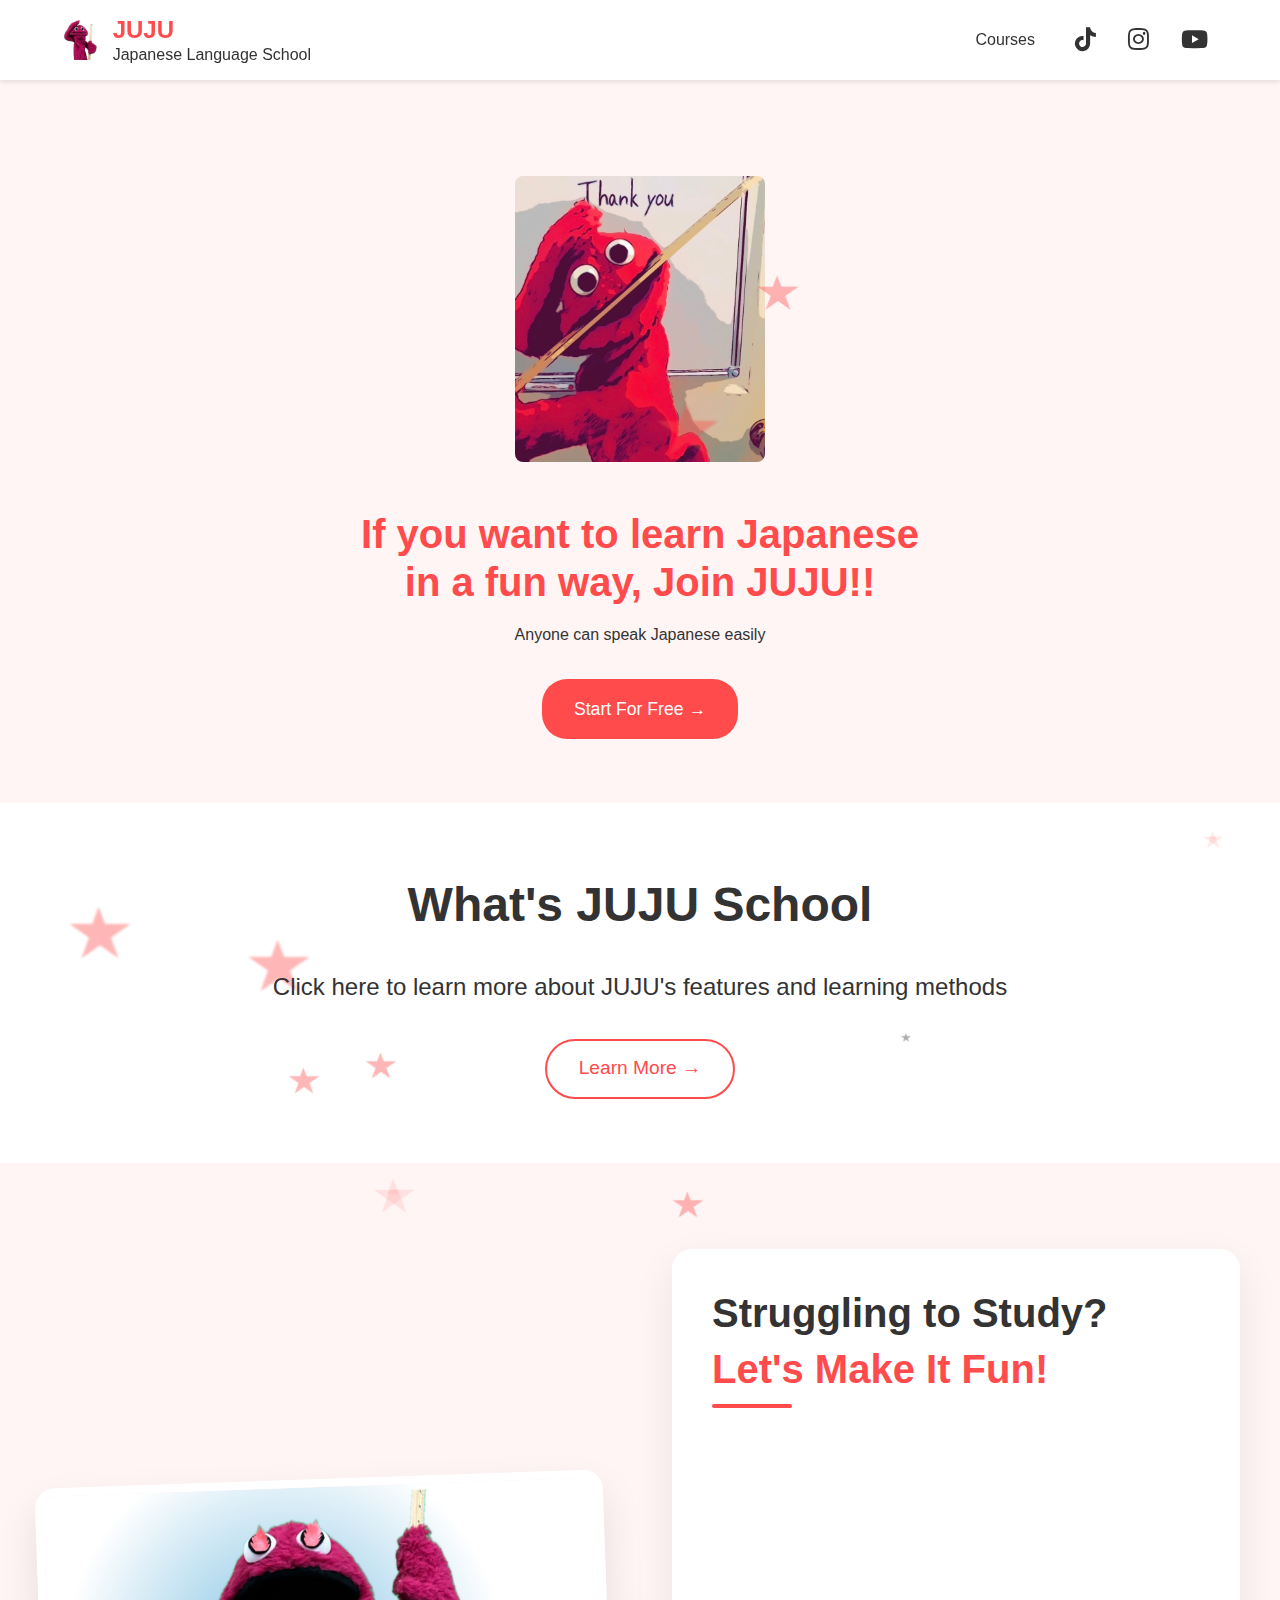
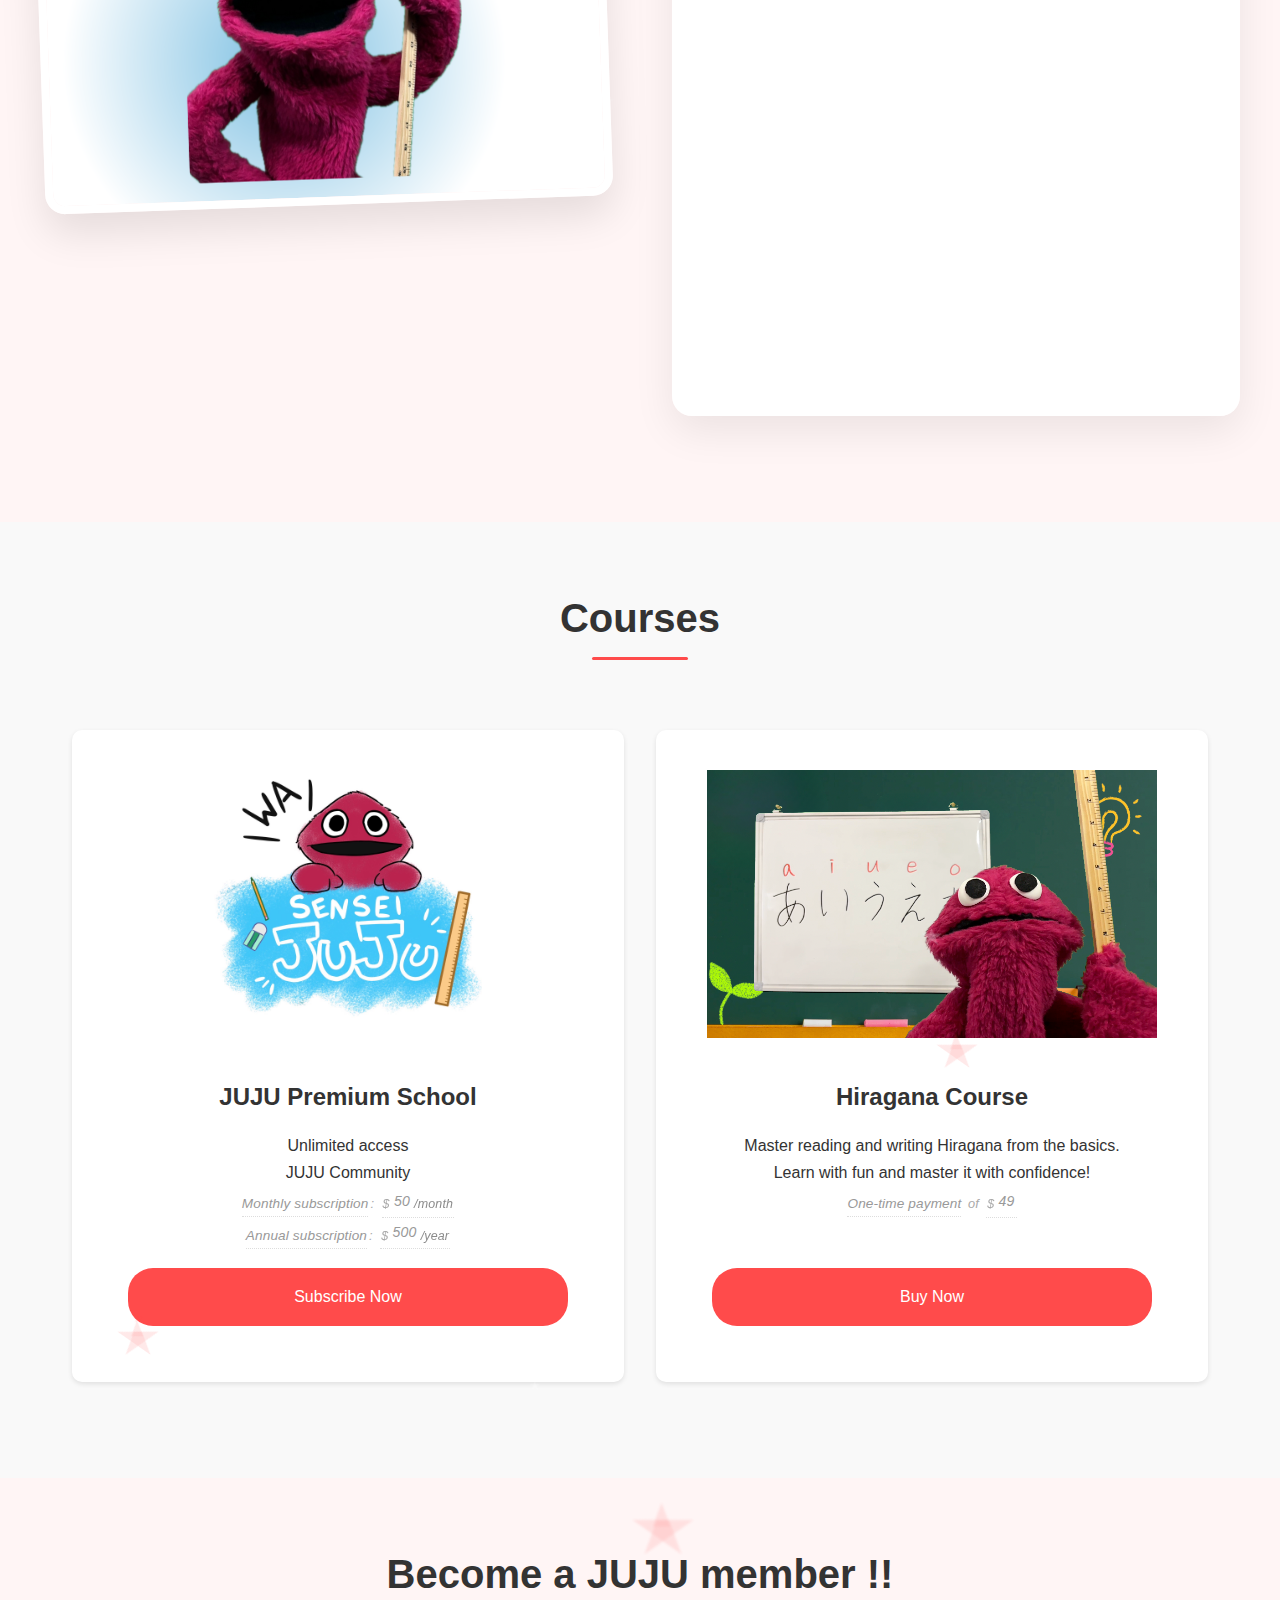
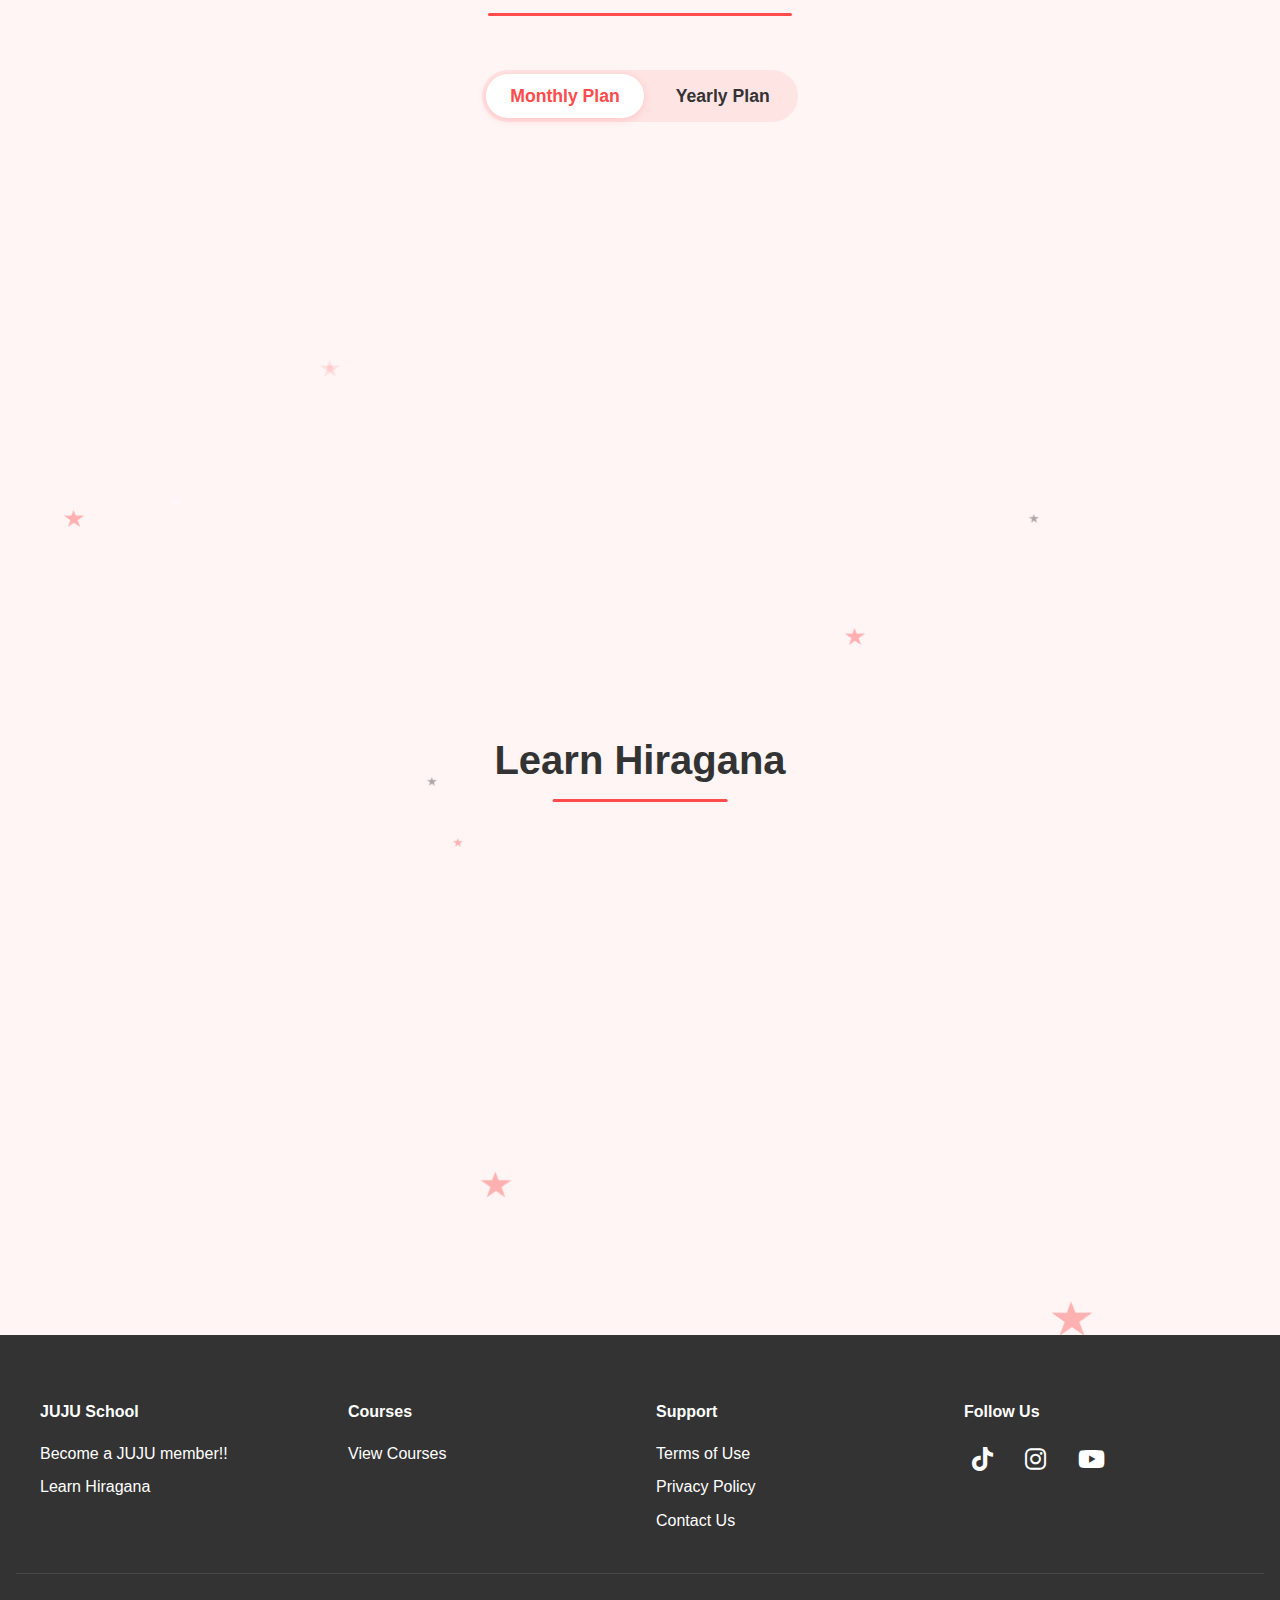
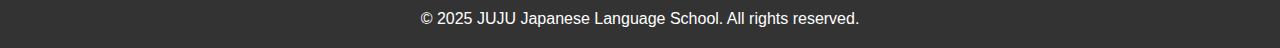
==== commit 524cba12: "スタイル改善: コース価格表示のタイポグラフィとアクセシビリティの最適化" ====
--- a/index.html
+++ b/index.html
@@ -92,11 +92,11 @@
                         <img src="images/group-lessons.jpg" alt="JUJU Premium" loading="lazy">
                     </div>
                     <div class="course-content">
-                        <h3>JUJU Premium</h3>
+                        <h3>JUJU Premium School</h3>
                         <p>Unlimited access<br>
                             JUJU Community<br>
-                            Monthly subscription: $50/month<br>
-                            Annual subscription: $500/year</p>
+                            <span class="subscription-label">Monthly subscription</span><span class="connector">:</span> <span class="price-info"><span class="currency">$</span><span class="amount">50</span><span class="period">/month</span></span><br>
+                            <span class="subscription-label">Annual subscription</span><span class="connector">:</span> <span class="price-info"><span class="currency">$</span><span class="amount">500</span><span class="period">/year</span></span></p>
                         <a href="https://juju-school.teachable.com/purchase?product_id=6096559" target="_blank" rel="noopener noreferrer" class="button-buy">Subscribe Now</a>
                     </div>
                 </div>
@@ -109,7 +109,7 @@
                         <h3 id="hiragana-course">Hiragana Course</h3>
                         <p>Master reading and writing Hiragana from the basics.<br>
                             Learn with fun and master it with confidence!<br>
-                            One-time payment of $49</p>
+                            <span class="subscription-label">One-time payment</span> <span class="connector">of</span> <span class="price-info"><span class="currency">$</span><span class="amount">49</span></span></p>
                         <a href="http://juju-school.teachable.com/purchase?product_id=6107812" target="_blank" rel="noopener noreferrer" class="button-buy">Buy Now</a>
                     </div>
                 </div>
--- a/styles/main.css
+++ b/styles/main.css
@@ -578,12 +578,17 @@
     font-weight: 600;
 }
 
-.course-card p {
+.course-content p {
+    line-height: 1.7;
+    margin-bottom: 1.2rem;
     color: var(--text-color);
-    margin-bottom: 1.5rem;
-    line-height: 1.6;
     flex-grow: 1;
-    font-size: 1.1rem;
+    font-size: 1rem;
+}
+
+.course-content p br + span {
+    margin-top: 3px;
+    display: inline-block;
 }
 
 .course-card button {
@@ -1868,6 +1873,65 @@
     }
 }
 
+/* サブスクリプションラベルのスタイル */
+.course-content .subscription-label {
+    font-style: italic;
+    color: #999;
+    font-size: 0.85rem;
+    border-bottom: 1px dotted #ddd;
+    padding-bottom: 1px;
+    transition: all 0.3s ease;
+    display: inline-block;
+    letter-spacing: 0.01em;
+}
+
+.course-content .subscription-label:hover {
+    color: #777;
+    border-bottom-color: #ccc;
+}
+
+/* コネクタのスタイル (:やof) */
+.course-content .connector {
+    font-style: italic;
+    color: #aaa;
+    font-size: 0.8rem;
+    padding: 0 2px;
+    letter-spacing: 0.01em;
+}
+
+/* 価格情報のスタイル */
+.course-content .price-info {
+    display: inline-flex;
+    align-items: center;
+    background-color: transparent;
+    border: none;
+    border-bottom: 1px dotted #ddd;
+    padding: 0 1px 1px;
+    margin-left: 1px;
+    transition: all 0.3s ease;
+    font-style: italic;
+    color: #999;
+    letter-spacing: 0.01em;
+}
+
+.course-content .price-info:hover {
+    color: #777;
+    border-bottom-color: #ccc;
+}
+
+.course-content .currency,
+.course-content .period {
+    opacity: 0.85;
+    font-weight: normal;
+    font-size: 0.78rem;
+}
+
+.course-content .amount {
+    font-size: 0.88rem;
+    font-weight: 500;
+    margin: 0 1px;
+}
+
 * {
     margin: 0;
     padding: 0;
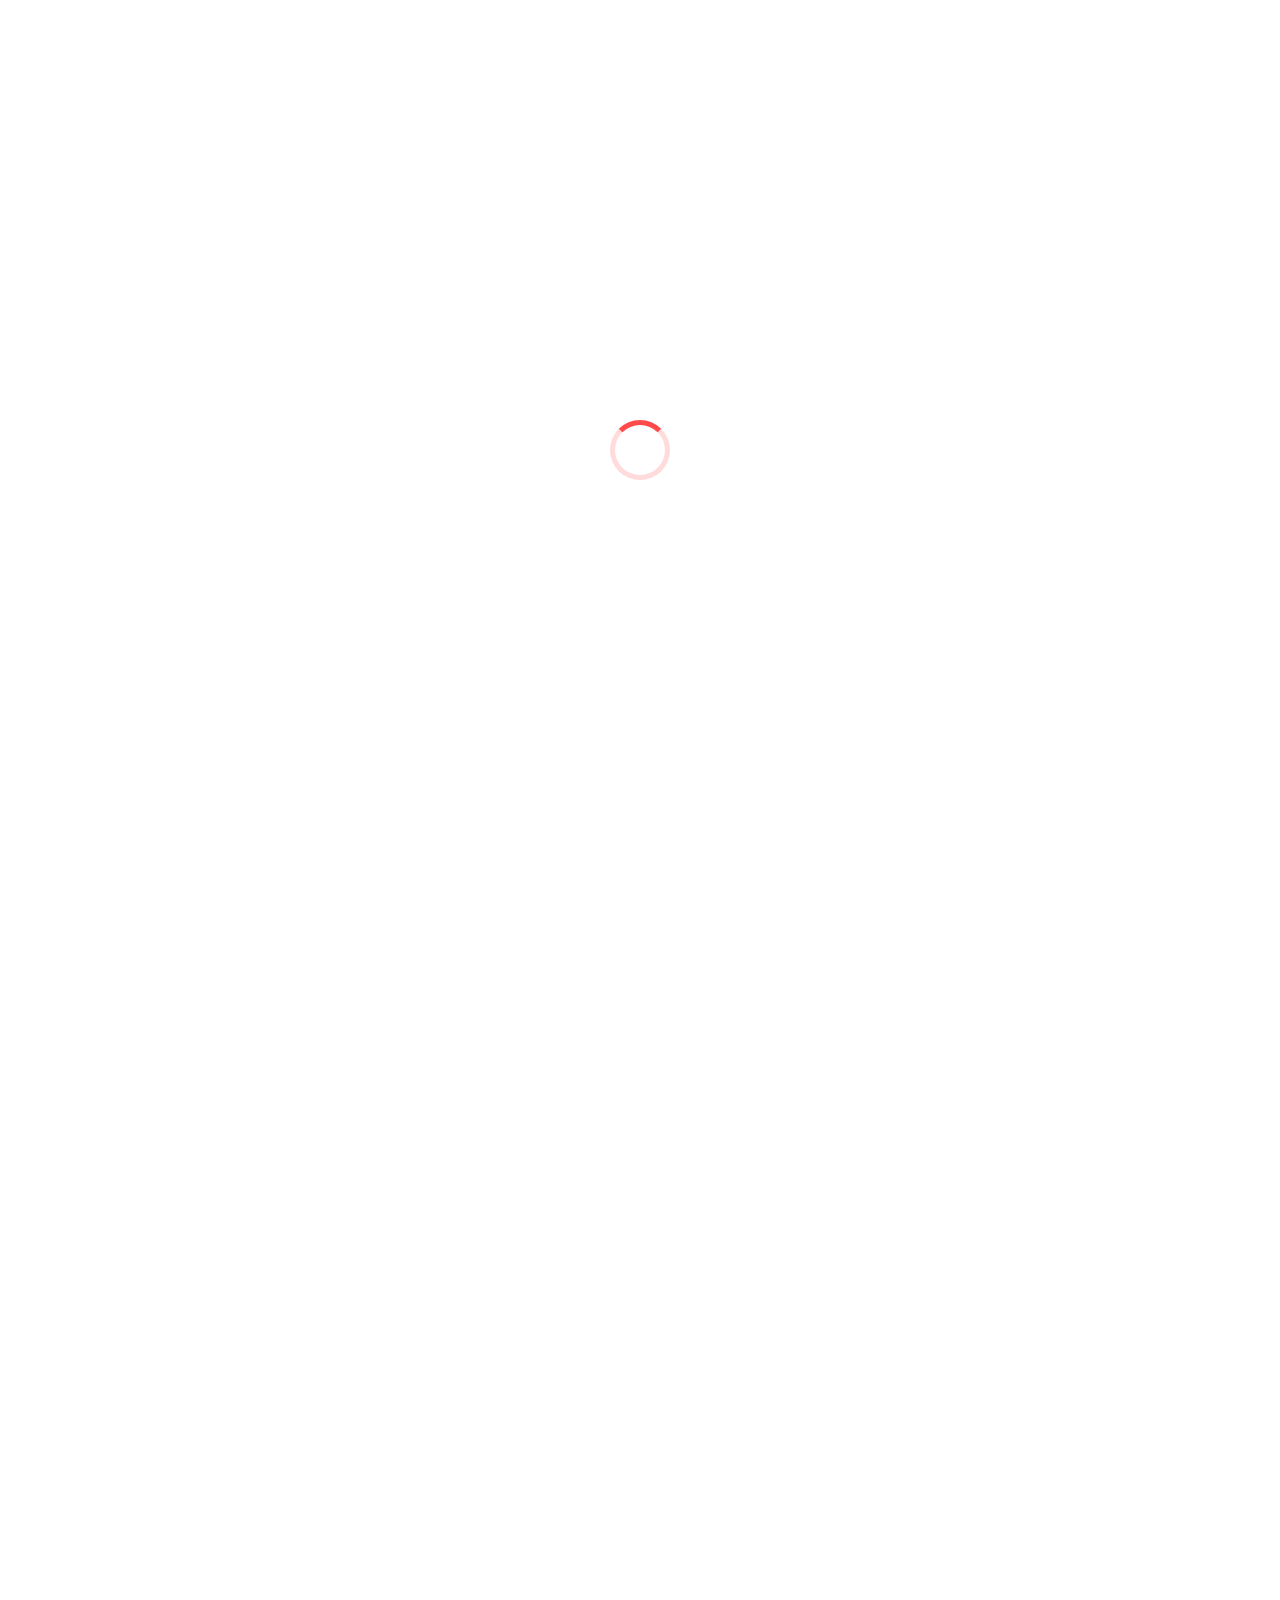
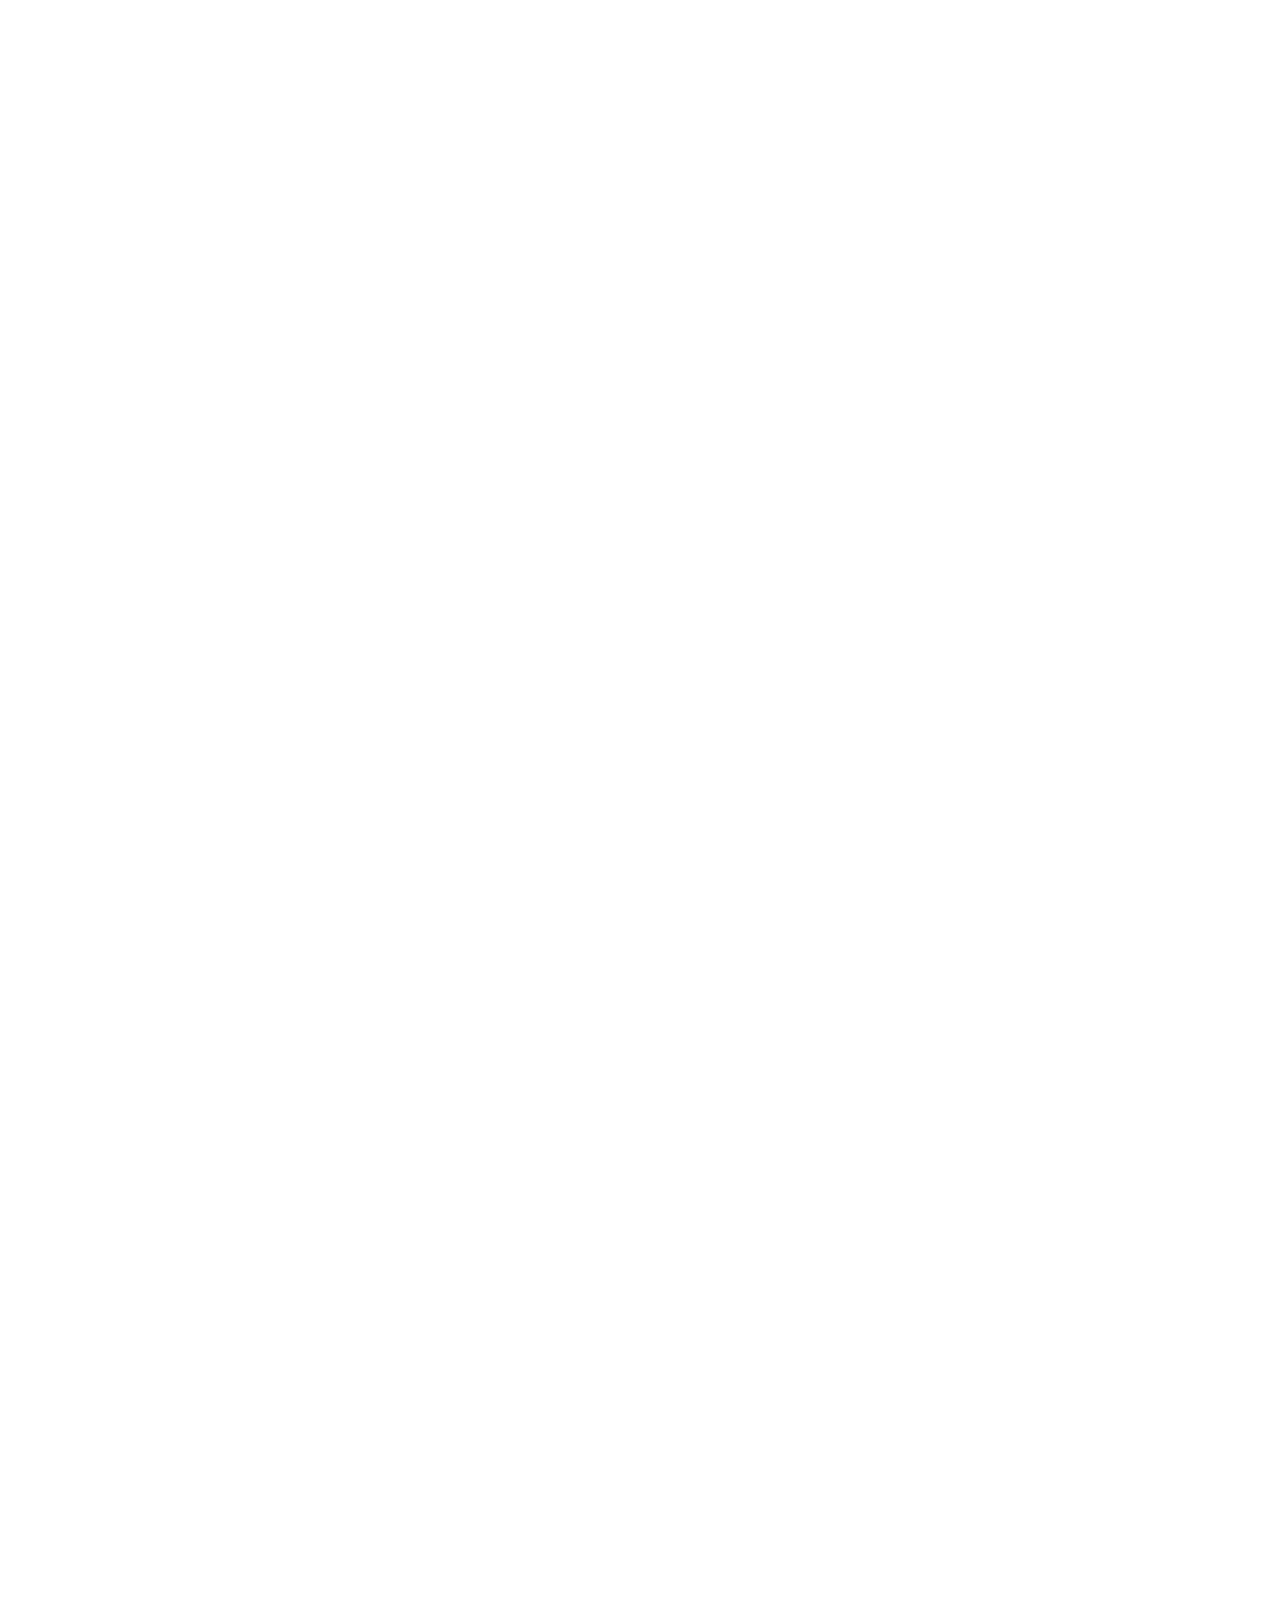
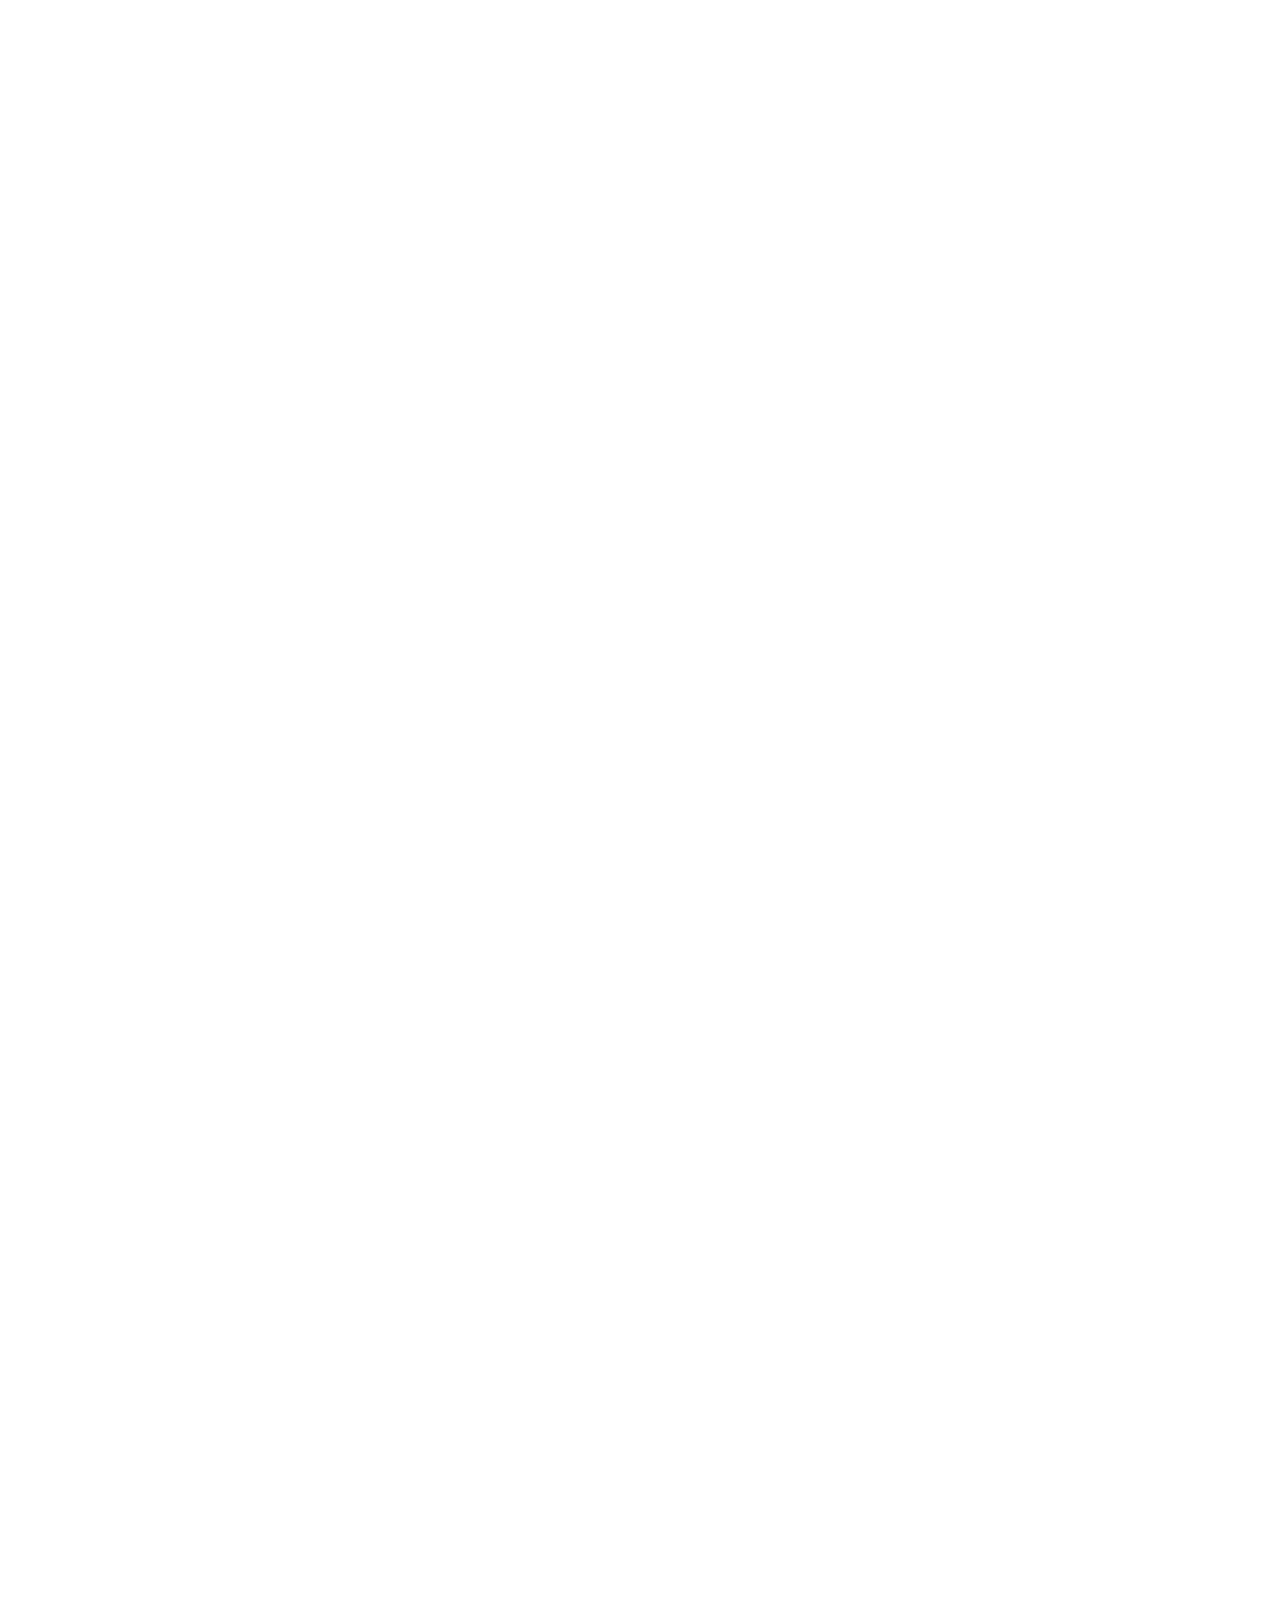
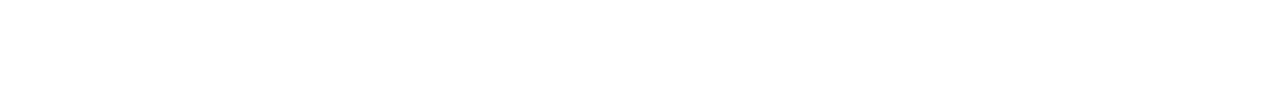
==== commit 4f15fcb0: "機能強化: ページ全体のアニメーションとインタラクティブ性の向上" ====
--- a/index.html
+++ b/index.html
@@ -43,6 +43,9 @@
                     <a href="#" target="_blank" rel="noopener noreferrer">
                         <img src="images/hero-image.jpg" alt="JUJUHeaderImage" class="hero-image">
                     </a>
+                    <span class="star-decoration star-md star-primary star-complex-1" style="position: absolute; top: -20px; left: 20px;"></span>
+                    <span class="star-decoration star-sm star-primary-light star-twinkle star-delay-2" style="position: absolute; top: 10px; right: -15px;"></span>
+                    <span class="star-decoration star-xs star-primary star-pulse star-delay-3" style="position: absolute; bottom: 15px; right: 30px;"></span>
                 </div>
                 <h1>If you want to learn Japanese <br>in a fun way, Join JUJU!!</h1>
                 <p>Anyone can speak Japanese easily</p>
@@ -139,14 +142,14 @@
                                 <button class="join-button">Subscribe Now</button>
                             </a>
                         </div>
-                        <div class="includes">
+                        <div class="features-list">
                             <h4>Features</h4>
                             <ul>
-                                <li><i class="fas fa-check"></i> All Japanese lessons</li>
-                                <li><i class="fas fa-check"></i> Weekly group lessons</li>
-                                <li><i class="fas fa-check"></i> Detailed learning analytics</li>
-                                <li><i class="fas fa-check"></i> VIP community access</li>
-                                <li><i class="fas fa-check"></i> Monthly private lessons</li>
+                                 <li><i class="fas fa-check"></i> Online Group Lesson</li>
+                                 <li><i class="fas fa-check"></i> JujuOmikuji</li>
+                                 <li><i class="fas fa-check"></i> All courses unlocked</li>
+                                 <li><i class="fas fa-check"></i> Juju Community</li>
+                                 <li><i class="fas fa-check"></i> And much more!</li>
                             </ul>
                         </div>
                     </div>
@@ -167,14 +170,14 @@
                                 <button class="join-button">Subscribe Now</button>
                             </a>
                         </div>
-                        <div class="includes">
+                        <div class="features-list">
                             <h4>Features</h4>
                             <ul>
-                                <li><i class="fas fa-check"></i> All Japanese lessons</li>
-                                <li><i class="fas fa-check"></i> Weekly group lessons</li>
-                                <li><i class="fas fa-check"></i> Detailed learning analytics</li>
-                                <li><i class="fas fa-check"></i> VIP community access</li>
-                                <li><i class="fas fa-check"></i> Monthly private lessons</li>
+                                 <li><i class="fas fa-check"></i> Online Group Lesson</li>
+                                 <li><i class="fas fa-check"></i> JujuOmikuji</li>
+                                 <li><i class="fas fa-check"></i> All courses unlocked</li>
+                                 <li><i class="fas fa-check"></i> Juju Community</li>
+                                 <li><i class="fas fa-check"></i> And much more!</li>
                             </ul>
                         </div>
                     </div>
@@ -198,14 +201,14 @@
                             <button class="join-button">Buy Now</button>
                         </a>
                     </div>
-                    <div class="includes">
+                    <div class="features-list">
                         <h4>Features</h4>
                         <ul>
-                            <li><i class="fas fa-check"></i> Complete Hiragana lessons</li>
-                            <li><i class="fas fa-check"></i> Practice exercises</li>
-                            <li><i class="fas fa-check"></i> Progress tracking</li>
-                            <li><i class="fas fa-check"></i> Community access</li>
-                            <li><i class="fas fa-check"></i> Learning resources</li>
+                            <li><i class="fas fa-check"></i> Step-by-Step Lessons</li>
+                            <li><i class="fas fa-check"></i> Interactive practice exercises</li>
+                            <li><i class="fas fa-check"></i> Real-World Examples</li>
+                            <li><i class="fas fa-check"></i> Audio & Pronunciation Guide</li>
+                            <li><i class="fas fa-check"></i> Community & Support</li>
                         </ul>
                     </div>
                 </div>
--- a/styles/main.css
+++ b/styles/main.css
@@ -483,20 +483,51 @@
 .hero-image-wrapper {
     margin: 3rem auto;
     overflow: hidden;
-    max-width: 250px;
+    max-width: 350px;
+    max-height: 350px;
     position: relative;
     transition: transform 0.3s cubic-bezier(0.4, 0, 0.2, 1);
+    border-radius: 12px;
+    box-shadow: 0 8px 20px rgba(62, 199, 247, 0.2);
+    border: 3px solid rgba(62, 199, 247, 0.3);
+}
+
+.hero-image-wrapper::before {
+    content: '';
+    position: absolute;
+    top: -15px;
+    right: -15px;
+    width: 40px;
+    height: 40px;
+    background-color: rgba(62, 199, 247, 0.1);
+    border-radius: 50%;
+    z-index: 1;
+}
+
+.hero-image-wrapper::after {
+    content: '';
+    position: absolute;
+    bottom: -10px;
+    left: -10px;
+    width: 30px;
+    height: 30px;
+    background-color: rgba(62, 199, 247, 0.15);
+    border-radius: 50%;
+    z-index: 1;
 }
 
 .hero-image-wrapper:hover {
     transform: scale(1.05);
+    box-shadow: 0 12px 25px rgba(62, 199, 247, 0.3);
 }
 
 .hero-image {
     width: 100%;
-    height: auto;
+    height: 100%;
     display: block;
     border-radius: 8px;
+    object-fit: cover;
+    aspect-ratio: 1 / 1;
 }
 
 .hero p {
@@ -1406,11 +1437,13 @@
     transform: translateY(-2px);
 }
 
-.pricing-card .includes {
+.pricing-card .includes,
+.pricing-card .features-list {
     padding-top: 1rem;
 }
 
-.pricing-card .includes h4 {
+.pricing-card .includes h4,
+.pricing-card .features-list h4 {
     font-size: 1.2rem;
     margin-bottom: 1rem;
     color: var(--secondary-color);
@@ -1418,28 +1451,33 @@
     display: inline-block;
 }
 
-.pricing-card .includes ul {
+.pricing-card .includes ul,
+.pricing-card .features-list ul {
     list-style: none;
     padding: 0;
 }
 
-.pricing-card .includes ul li {
+.pricing-card .includes ul li,
+.pricing-card .features-list ul li {
     margin-bottom: 0.8rem;
     display: flex;
     align-items: center;
 }
 
-.pricing-card .includes ul li i {
+.pricing-card .includes ul li i,
+.pricing-card .features-list ul li i {
     color: var(--primary-color);
     margin-right: 0.8rem;
     font-size: 1rem;
 }
 
-.pricing-card .includes ul li.disabled {
+.pricing-card .includes ul li.disabled,
+.pricing-card .features-list ul li.disabled {
     color: #999;
 }
 
-.pricing-card .includes ul li.disabled i {
+.pricing-card .includes ul li.disabled i,
+.pricing-card .features-list ul li.disabled i {
     color: #ccc;
 }
 
@@ -1465,7 +1503,8 @@
         min-height: 200px;
     }
     
-    .pricing-card .includes h4 {
+    .pricing-card .includes h4,
+    .pricing-card .features-list h4 {
         text-align: center;
         width: 100%;
     }
@@ -1681,7 +1720,8 @@
         min-height: 200px;
     }
 
-    .pricing-card .includes h4 {
+    .pricing-card .includes h4,
+    .pricing-card .features-list h4 {
         text-align: center;
         width: 100%;
     }
@@ -1749,7 +1789,6 @@
         flex-direction: column;
         padding: 80px 2rem 2rem;
         transition: right 0.3s ease;
-        box-shadow: -2px 0 5px rgba(0,0,0,0.1);
     }
 
     .nav-links.active {
@@ -1942,4 +1981,173 @@
     font-family: var(--font-family);
     line-height: 1.6;
     color: var(--text-color);
+}
+
+/* ページロード時のアニメーション */
+.page-transition {
+    opacity: 0;
+    animation: fadeIn 1s ease-in-out forwards;
+}
+
+@keyframes fadeIn {
+    from {
+        opacity: 0;
+        transform: translateY(20px);
+    }
+    to {
+        opacity: 1;
+        transform: translateY(0);
+    }
+}
+
+/* ヘッダーアニメーション */
+.header-animation {
+    opacity: 0;
+    animation: slideDown 0.8s ease-in-out forwards;
+}
+
+@keyframes slideDown {
+    from {
+        opacity: 0;
+        transform: translateY(-30px);
+    }
+    to {
+        opacity: 1;
+        transform: translateY(0);
+    }
+}
+
+/* ヒーローセクションアニメーション */
+.hero-animation {
+    opacity: 0;
+    animation: fadeInUp 1.2s ease-in-out 0.3s forwards;
+}
+
+@keyframes fadeInUp {
+    from {
+        opacity: 0;
+        transform: translateY(40px);
+    }
+    to {
+        opacity: 1;
+        transform: translateY(0);
+    }
+}
+
+/* スクロールアニメーション用クラス */
+.scroll-animation {
+    opacity: 0;
+    transform: translateY(30px);
+    transition: opacity 0.8s ease-out, transform 0.8s ease-out;
+}
+
+.scroll-animation.visible {
+    opacity: 1;
+    transform: translateY(0);
+}
+
+/* ロゴアニメーション */
+.logo-animation {
+    opacity: 0;
+    animation: zoomIn 0.8s ease-in-out 0.1s forwards;
+}
+
+@keyframes zoomIn {
+    from {
+        opacity: 0;
+        transform: scale(0.8);
+    }
+    to {
+        opacity: 1;
+        transform: scale(1);
+    }
+}
+
+/* ナビゲーションリンクアニメーション */
+.nav-links-animation a {
+    opacity: 0;
+    animation: fadeInRight 0.5s ease-in-out forwards;
+}
+
+.nav-links-animation a:nth-child(1) {
+    animation-delay: 0.3s;
+}
+
+.nav-links-animation .social-links a:nth-child(1) {
+    animation-delay: 0.4s;
+}
+
+.nav-links-animation .social-links a:nth-child(2) {
+    animation-delay: 0.5s;
+}
+
+.nav-links-animation .social-links a:nth-child(3) {
+    animation-delay: 0.6s;
+}
+
+@keyframes fadeInRight {
+    from {
+        opacity: 0;
+        transform: translateX(20px);
+    }
+    to {
+        opacity: 1;
+        transform: translateX(0);
+    }
+}
+
+/* CTAボタンアニメーション */
+.cta-animation {
+    opacity: 0;
+    animation: pulse 1.5s ease-in-out 1s forwards;
+}
+
+@keyframes pulse {
+    0% {
+        opacity: 0;
+        transform: scale(0.95);
+    }
+    70% {
+        opacity: 1;
+        transform: scale(1.05);
+    }
+    100% {
+        opacity: 1;
+        transform: scale(1);
+    }
+}
+
+/* ローディングオーバーレイ */
+.loading-overlay {
+    position: fixed;
+    top: 0;
+    left: 0;
+    width: 100%;
+    height: 100%;
+    background-color: var(--background-color);
+    display: flex;
+    justify-content: center;
+    align-items: center;
+    z-index: 9999;
+    transition: opacity 0.5s ease-in-out, visibility 0.5s ease-in-out;
+}
+
+.loading-overlay.hidden {
+    opacity: 0;
+    visibility: hidden;
+}
+
+.loading-spinner {
+    width: 60px;
+    height: 60px;
+    border: 5px solid rgba(255, 75, 75, 0.2);
+    border-radius: 50%;
+    border-top-color: var(--primary-color);
+    animation: spin 1s ease-in-out infinite;
+}
+
+@keyframes spin {
+    to {
+        transform: rotate(360deg);
+    }
 } 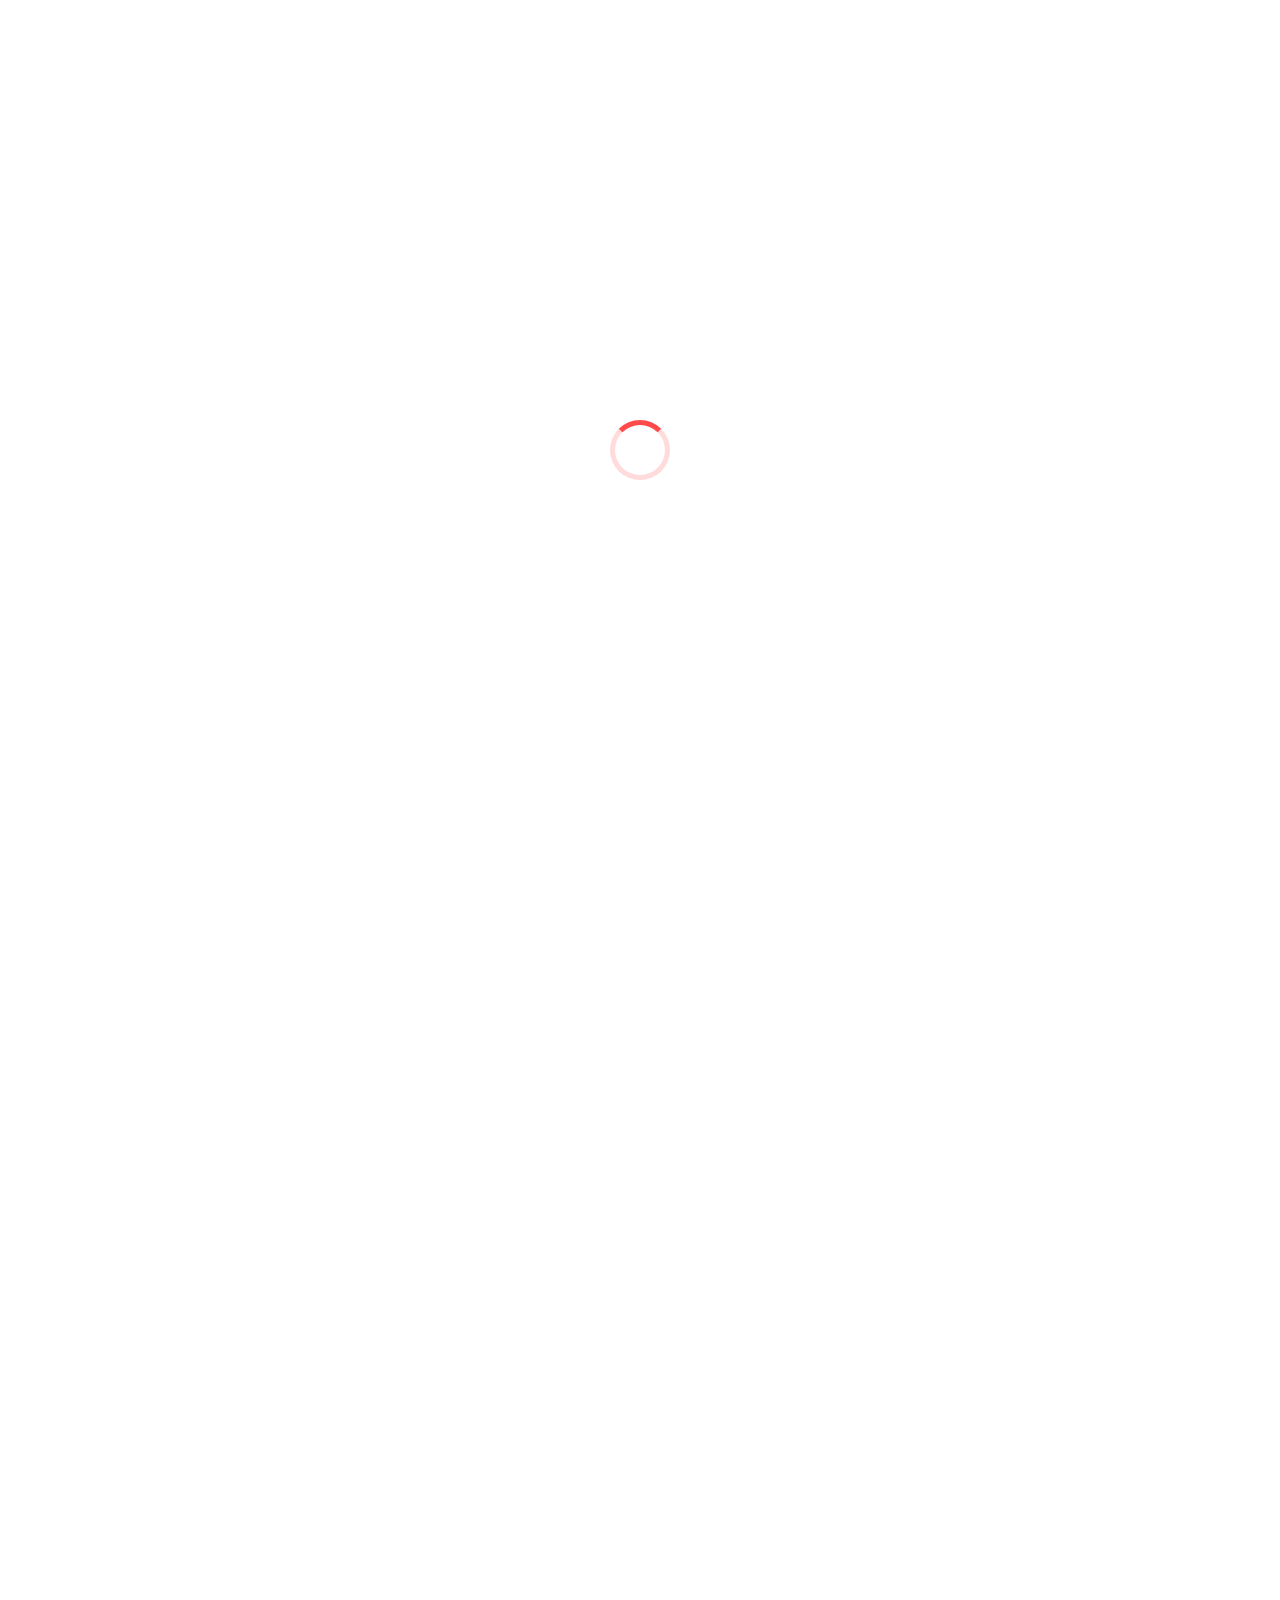
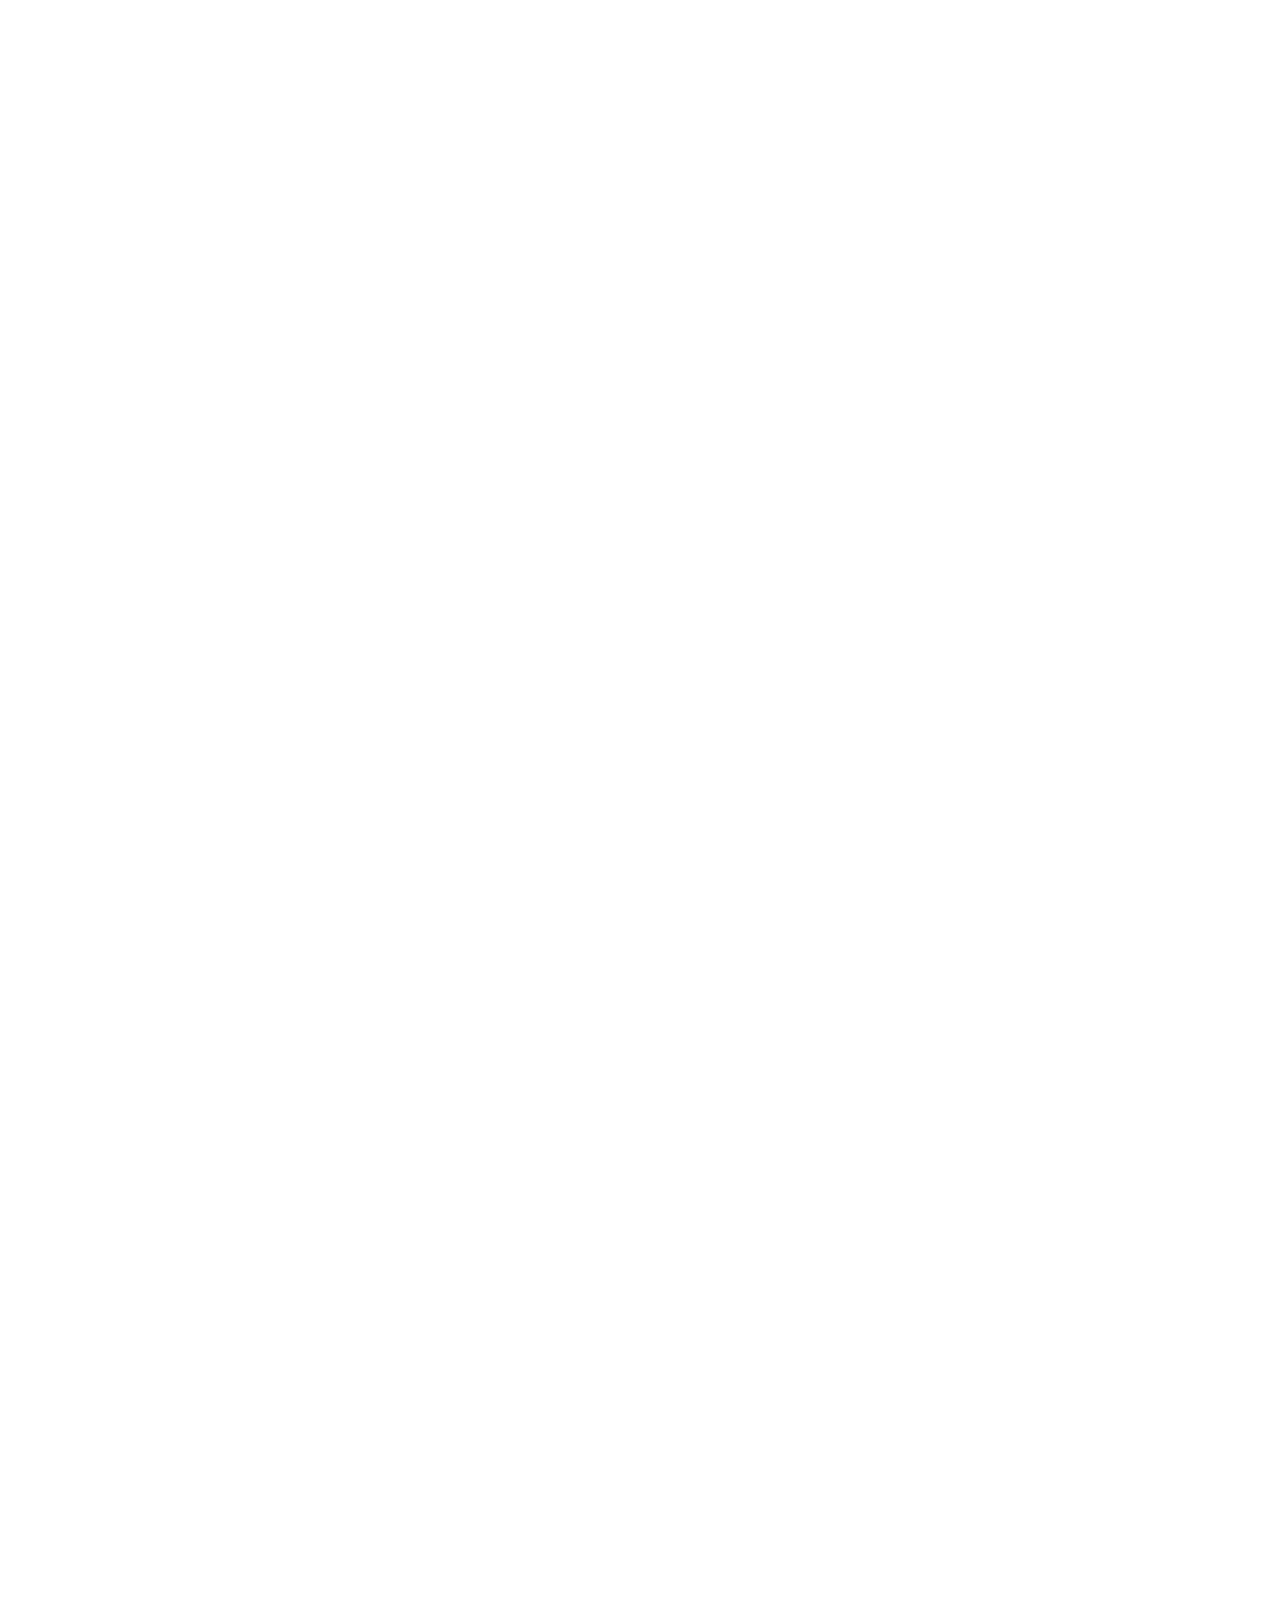
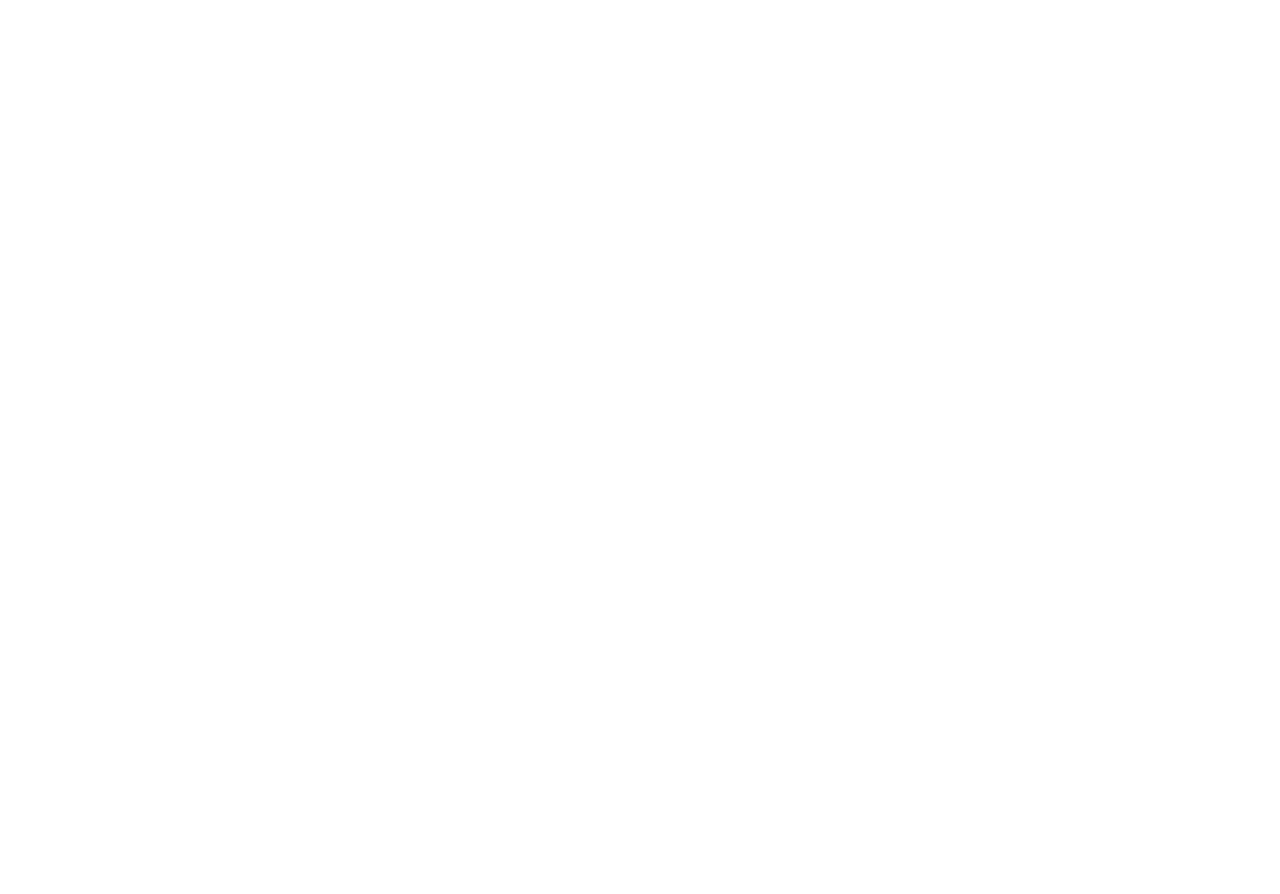
==== commit 8fc69a9b: "修正2回目かな？ コースページの簡素化と直接的なヒラガナコース誘導" ====
--- a/index.html
+++ b/index.html
@@ -1,6 +1,15 @@
 <!DOCTYPE html>
 <html lang="en">
 <head>
+    <!-- Google tag (gtag.js) -->
+    <script async src="https://www.googletagmanager.com/gtag/js?id=G-XVZHHGP1WC"></script>
+    <script>
+      window.dataLayer = window.dataLayer || [];
+      function gtag(){dataLayer.push(arguments);}
+      gtag('js', new Date());
+
+      gtag('config', 'G-XVZHHGP1WC');
+    </script>
     <meta charset="UTF-8">
     <meta name="viewport" content="width=device-width, initial-scale=1.0">
     <title>JUJU - Japanese Language School</title>
@@ -49,7 +58,7 @@
                 </div>
                 <h1>If you want to learn Japanese <br>in a fun way, Join JUJU!!</h1>
                 <p>Anyone can speak Japanese easily</p>
-                <a href="https://sso.teachable.com/secure/2341410/identity/sign_up/otp" class="cta-button" target="_blank" rel="noopener noreferrer">Start For Free →</a>
+                <a href="http://juju-school.teachable.com/purchase?product_id=6107812" class="cta-button" target="_blank" rel="noopener noreferrer">Learn Hiragana</a>
             </div>
         </section>
 
@@ -87,23 +96,9 @@
 
         <section class="courses">
             <div class="courses-header">
-                <h2 id="courses">Courses</h2>
+                <h2 id="courses">Course</h2>
             </div>
-            <div class="course-grid">
-                <div class="course-card">
-                    <div class="course-image">
-                        <img src="images/group-lessons.jpg" alt="JUJU Premium" loading="lazy">
-                    </div>
-                    <div class="course-content">
-                        <h3>JUJU Premium School</h3>
-                        <p>Unlimited access<br>
-                            JUJU Community<br>
-                            <span class="subscription-label">Monthly subscription</span><span class="connector">:</span> <span class="price-info"><span class="currency">$</span><span class="amount">50</span><span class="period">/month</span></span><br>
-                            <span class="subscription-label">Annual subscription</span><span class="connector">:</span> <span class="price-info"><span class="currency">$</span><span class="amount">500</span><span class="period">/year</span></span></p>
-                        <a href="https://juju-school.teachable.com/purchase?product_id=6096559" target="_blank" rel="noopener noreferrer" class="button-buy">Subscribe Now</a>
-                    </div>
-                </div>
-                
+            <div class="course-grid" style="display: flex; justify-content: center; align-items: center; width: 100%;">
                 <div class="course-card">
                     <div class="course-image">
                         <img src="images/hiragana-course.jpg" alt="Hiragana Course" loading="lazy">
@@ -119,72 +114,6 @@
             </div>
         </section>
 
-        <section class="membership" id="start-learning">
-            <h2>Become a JUJU member !!</h2>
-            
-            <div class="pricing-toggle">
-                <span class="active" data-plan="monthly">Monthly Plan</span>
-                <span data-plan="yearly">Yearly Plan</span>
-            </div>
-            
-            <div class="pricing-cards">
-                <div class="pricing-cards-container monthly active">
-                    <div class="pricing-card">
-                        <div class="pricing-card-main">
-                            <h3>JUJU Premium School</h3>
-                            <div class="price">
-                                <span class="currency">$</span>
-                                <span class="amount">50</span>
-                                <span class="period">/month</span>
-                            </div>
-                            <p>For those who want to master Japanese comprehensively</p>
-                            <a href="https://juju-school.teachable.com/purchase?product_id=6096559" target="_blank" rel="noopener noreferrer">
-                                <button class="join-button">Subscribe Now</button>
-                            </a>
-                        </div>
-                        <div class="features-list">
-                            <h4>Features</h4>
-                            <ul>
-                                 <li><i class="fas fa-check"></i> Online Group Lesson</li>
-                                 <li><i class="fas fa-check"></i> JujuOmikuji</li>
-                                 <li><i class="fas fa-check"></i> All courses unlocked</li>
-                                 <li><i class="fas fa-check"></i> Juju Community</li>
-                                 <li><i class="fas fa-check"></i> And much more!</li>
-                            </ul>
-                        </div>
-                    </div>
-                </div>
-                
-                <div class="pricing-cards-container yearly">
-                    <div class="pricing-card">
-                        <div class="pricing-card-main">
-                            <h3>JUJU Premium School</h3>
-                            <div class="price">
-                                <span class="currency">$</span>
-                                <span class="amount">500</span>
-                                <span class="period">/year</span>
-                            </div>
-                            <div class="savings">Save over 15%!</div>
-                            <p>For those who want to master Japanese comprehensively</p>
-                            <a href="https://juju-school.teachable.com/purchase?product_id=6096559" target="_blank" rel="noopener noreferrer">
-                                <button class="join-button">Subscribe Now</button>
-                            </a>
-                        </div>
-                        <div class="features-list">
-                            <h4>Features</h4>
-                            <ul>
-                                 <li><i class="fas fa-check"></i> Online Group Lesson</li>
-                                 <li><i class="fas fa-check"></i> JujuOmikuji</li>
-                                 <li><i class="fas fa-check"></i> All courses unlocked</li>
-                                 <li><i class="fas fa-check"></i> Juju Community</li>
-                                 <li><i class="fas fa-check"></i> And much more!</li>
-                            </ul>
-                        </div>
-                    </div>
-                </div>
-            </div>
-        </section>
-        
         <section class="hiragana-course-section">
             <h2 id="learn-hiragana">Learn Hiragana</h2>
             <div class="pricing-cards">
@@ -221,14 +150,13 @@
             <div class="footer-section">
                 <h4>JUJU School</h4>
                 <ul>
-                    <li><a href="#start-learning">Become a JUJU member!!</a></li>
-                    <li><a href="#learn-hiragana">Learn Hiragana</a></li>
+                    <li><a href="http://juju-school.teachable.com/purchase?product_id=6107812" target="_blank" rel="noopener noreferrer">Learn Hiragana</a></li>
                 </ul>
             </div>
             <div class="footer-section">
-                <h4>Courses</h4>
+                <h4>Course</h4>
                 <ul>
-                    <li><a href="https://juju-school.teachable.com/p/courses">View Courses</a></li>
+                    <li><a href="https://juju-school.teachable.com/p/courses">View Course</a></li>
                 </ul>
             </div>
             <div class="footer-section">
--- a/styles/main.css
+++ b/styles/main.css
@@ -429,7 +429,7 @@
     gap: 2rem;
 }
 
-.nav-links a {
+.nav-links > a {
     text-decoration: none;
     color: var(--text-color);
     font-weight: 500;
@@ -438,6 +438,13 @@
 .social-links {
     display: flex;
     gap: 1rem;
+    justify-content: center;
+}
+
+.social-links a {
+    font-size: 1.5rem;
+    margin: 0 1rem;
+    display: inline-block;
 }
 
 .social-icon {
@@ -1624,7 +1631,7 @@
         right: 0;
     }
 
-    .nav-links a {
+    .nav-links > a {
         font-size: 1.2rem;
         padding: 1rem 0;
         border-bottom: 1px solid rgba(0,0,0,0.1);
@@ -1632,12 +1639,15 @@
 
     .social-links {
         margin-top: 2rem;
+        display: flex;
+        gap: 1rem;
         justify-content: center;
     }
 
     .social-links a {
         font-size: 1.5rem;
         margin: 0 1rem;
+        display: inline-block;
     }
 
     .main-nav {
@@ -1724,6 +1734,19 @@
     .pricing-card .features-list h4 {
         text-align: center;
         width: 100%;
+    }
+    
+    /* リストアイテムのスタイル調整 */
+    .pricing-card .features-list ul li {
+        text-align: left;
+        word-wrap: break-word;
+        align-items: flex-start;
+        line-height: 1.3;
+    }
+    
+    /* アイコンの位置調整 */
+    .pricing-card .features-list ul li i {
+        margin-top: 0.2rem;
     }
 }
 
@@ -1796,9 +1819,10 @@
     }
 
     .social-links {
-        margin-top: 2rem;
-    }
-
+        margin-top: 2rem; display: flex; gap: 1rem; justify-content: center;
+    }
+
+    .social-links a { font-size: 1.5rem; margin: 0 1rem; display: inline-block; }
     .main-nav {
         padding: 1rem 1.5rem;
     }
@@ -1977,6 +2001,10 @@
     box-sizing: border-box;
 }
 
+html, body {
+    overflow-x: hidden;
+}
+
 body {
     font-family: var(--font-family);
     line-height: 1.6;
